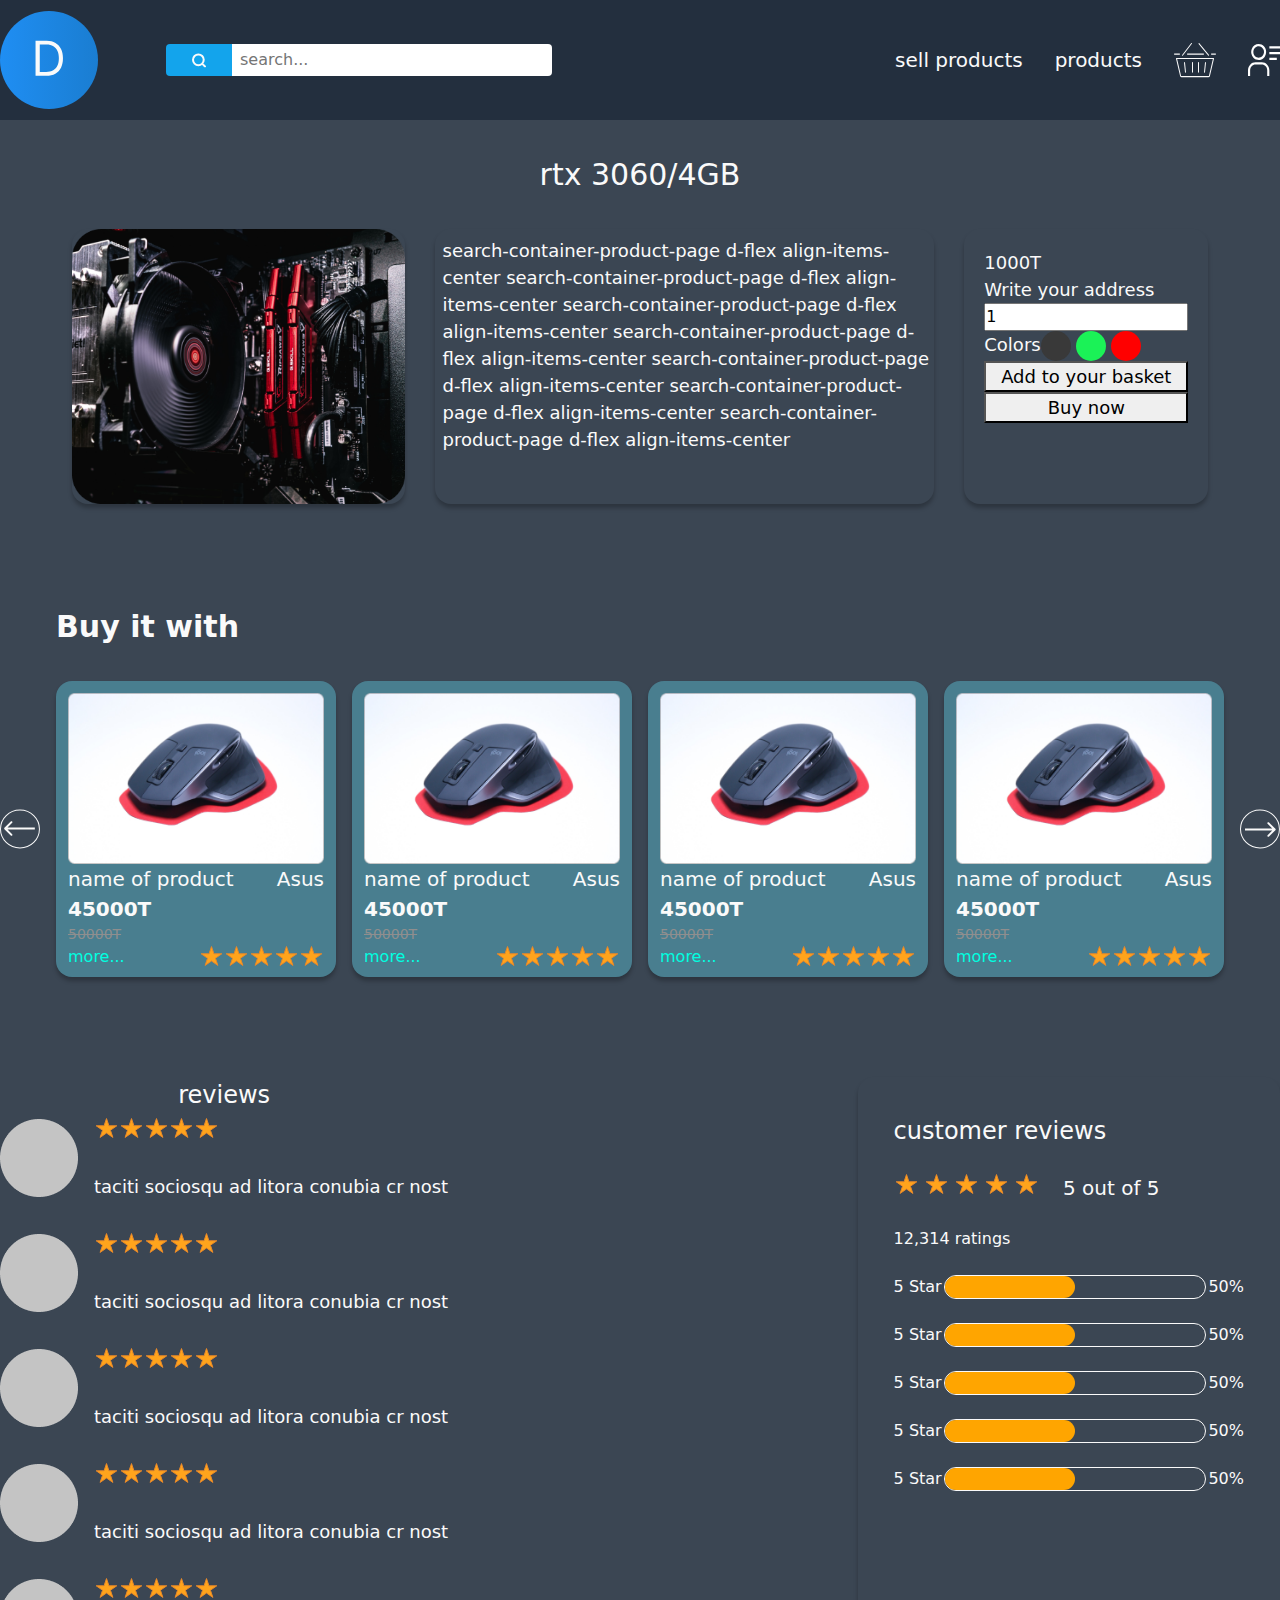
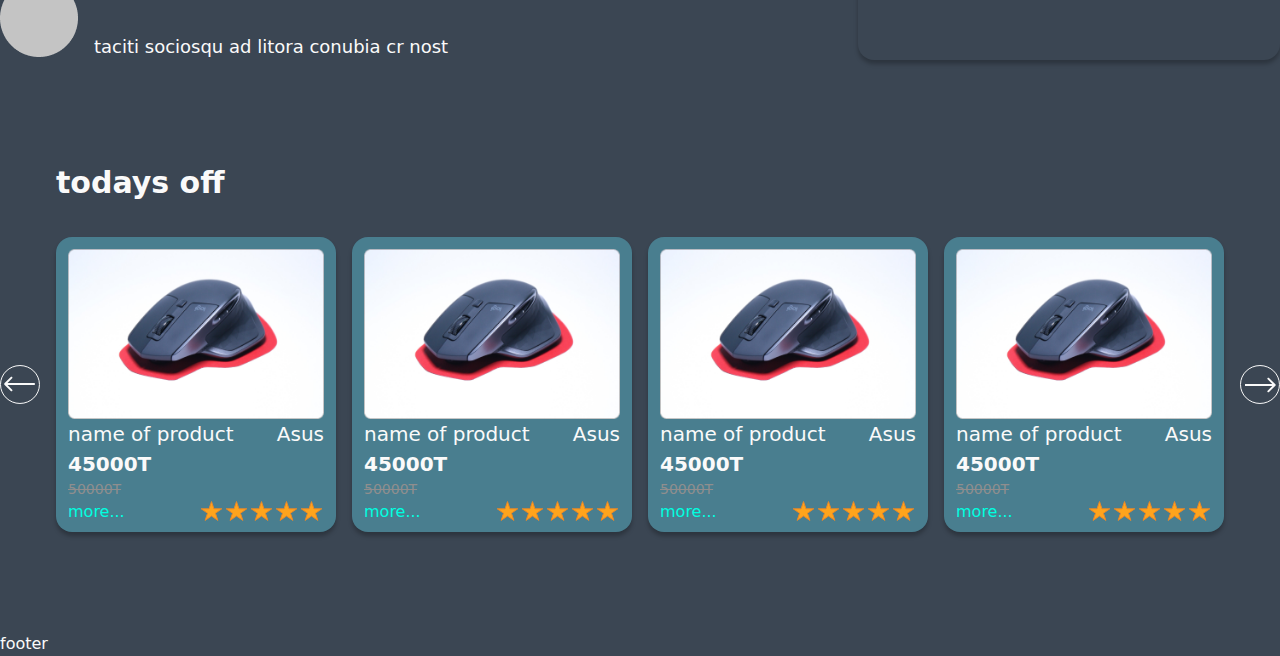
==== html/more-detail-for-one-product.html @ 3e35777b "myShopingProjectV01" ====
<!DOCTYPE html>
<html lang="en">
    <head>
        <meta charset="UTF-8">
        <meta name="veiwport" content="width=device-width , initial-scale=1 , maximum-scale=1">
        <meta name="author" content="ARDOTL">
        <meta name="keywords" content="products,cpu,shop">
        <meta name="description" content="buy,fast,easy,cheap">
        <title>more detail Page ARDOTL</title>
        <link rel="stylesheet" href="../css/bootstrap.css"/>
        <link rel="stylesheet" href="../css/sign-in.css"/>
        <link rel="preconnect" href="https://fonts.googleapis.com">
        <link rel="preconnect" href="https://fonts.gstatic.com" crossorigin>
        <link href="https://fonts.googleapis.com/css2?family=Noto+Sans:wght@400;500;600&display=swap" rel="stylesheet">
    </head>
    <body class="more-detaild-about-one-product">
        <header class=" main-header-container">
            <div class=" container d-flex justify-content-between">
                <div class="logo-search-container d-flex align-items-center gap-68">
                    <img class="website-logo-main-header padding-top-bot-11" src="../img/logo-blue.svg" alt="website logo">
                    <form class="search-container-product-page d-flex align-items-center">
                        <img class="search-icon-product-page" src="../img/search-icon.svg" alt="search icon">
                        <input class="search-input-product-page py-1 px-2" type="search" placeholder="search...">
                    </form>
                </div>
                <div class="profile-basket-products-container d-flex align-items-center gap-32">
                    <div class="sell-products-main-header f-size-20 fw-norma">sell products</div>
                    <div class="products-main-header f-size-20 fw-normal">products</div>
                    <a href="../html/user-basket-page.html" class="user-basket-container">
                        <img class="basket-icon-main-header" src="../img/basket.svg" alt="your basket">
                    </a>
                    <img class="profile-user-main-header" src="../img/profile-icon.svg" alt="your profile">
                </div>
            </div>
        </header>
        <main class="container">
            <div class="main-product-container d-flex flex-column align-items-center">
                <div class="name-of-product f-size-30 font-weight-500 my-3 py-3 ">
                    rtx 3060/4GB
                </div>
                <div class="product-img-container d-flex gap-30 justify-content-center">
                    <img class="width-26-percentage box-shadow-one" src="../img/one-product-icon.png" alt="product icon">
                    <div class="details-for-product width-39-percentage f-size-18 fw-normal box-shadow-one pt-2 ps-2">
                        search-container-product-page d-flex align-items-center
                        search-container-product-page d-flex align-items-center
                        search-container-product-page d-flex align-items-center
                        search-container-product-page d-flex align-items-center
                        search-container-product-page d-flex align-items-center
                        search-container-product-page d-flex align-items-center
                        search-container-product-page d-flex align-items-center
                    </div>
                    <div class="buy-product-container padd-20 box-shadow-one d-flex flex-column">
                        <div class="price-of-product f-size-18 fw-normal">
                            1000T
                        </div>
                        <div class="wirte-your-address f-size-18 fw-normal">
                            Write your address
                        </div>
                        <form>
                            <input type="number" value="1">
                        </form>
                        <div class="colors-cotainer d-flex">
                            <div class="colors-title f-size-18 fw-normal">
                                Colors
                            </div>
                            <div class="selected-colors-container">
                                <img class="black" src="../img/color-black.svg" alt="color black">
                                <img class="black" src="../img/color-green.svg" alt="color black">
                                <img class="black" src="../img/color-red.svg" alt="color black">
                            </div>
                        </div>
                        <button class="f-size-18 fw-normal">
                            Add to your basket
                        </button>
                        <button class="f-size-18 fw-normal ">
                            Buy now
                        </button>
                    </div>
                </div>
            </div>
            <div class="related-title margin-top-100 fw-bold f-size-30 margin-left-56 pb-3 mb-3">
                Buy it with
            </div>
            <div class="related-section-container d-flex gap-3">
                <img class="prev-arrow" src="../img/left arrow.svg" alt="previous arrow">
                <div class="product-card-container-products-page box-shadow-one">
                    <img class="product-icon w-100" src="../img/product-one.png" alt="product icon">
                    <div class="name-and-model-of-product-container d-flex justify-content-between">
                        <div class="name-of-product f-size-20 white-color-fafafa font-weight-500">
                            name of product
                        </div>
                        <div class="model-of-product f-size-20 white-color-fafafa font-weight-500">
                            Asus
                        </div>
                    </div>
                    <div class="prices-of-product-container d-flex flex-column">
                        <div class="new-price-of-product f-size-20 white-color-fafafa fw-bold">
                            45000T
                        </div>
                        <div class="old-price-of-product f-size-14 text-decoration-line-through gray-color-8F8E8E fw-normal">
                            50000T
                        </div>
                    </div>
                    <div class="more-btn-and-star-review-of-product-container d-flex justify-content-between ">
                        <a href="" class="more-btn-of-product f-size-16 cyan-color-00FFE0">
                            more...
                        </a>
                        <div class="star-review-of-product-container d-flex">
                            <img class="star-icon" src="../img/filled-star.svg" alt="star-review">
                            <img class="star-icon" src="../img/filled-star.svg" alt="star-review">
                            <img class="star-icon" src="../img/filled-star.svg" alt="star-review">
                            <img class="star-icon" src="../img/filled-star.svg" alt="star-review">
                            <img class="star-icon" src="../img/filled-star.svg" alt="star-review">
                        </div>
                    </div>
                </div>
                <div class="product-card-container-products-page box-shadow-one">
                    <img class="product-icon w-100" src="../img/product-one.png" alt="product icon">
                    <div class="name-and-model-of-product-container d-flex justify-content-between">
                        <div class="name-of-product f-size-20 white-color-fafafa font-weight-500">
                            name of product
                        </div>
                        <div class="model-of-product f-size-20 white-color-fafafa font-weight-500">
                            Asus
                        </div>
                    </div>
                    <div class="prices-of-product-container d-flex flex-column">
                        <div class="new-price-of-product f-size-20 white-color-fafafa fw-bold">
                            45000T
                        </div>
                        <div class="old-price-of-product f-size-14 text-decoration-line-through gray-color-8F8E8E fw-normal">
                            50000T
                        </div>
                    </div>
                    <div class="more-btn-and-star-review-of-product-container d-flex justify-content-between ">
                        <a href="" class="more-btn-of-product f-size-16 cyan-color-00FFE0">
                            more...
                        </a>
                        <div class="star-review-of-product-container d-flex">
                            <img class="star-icon" src="../img/filled-star.svg" alt="star-review">
                            <img class="star-icon" src="../img/filled-star.svg" alt="star-review">
                            <img class="star-icon" src="../img/filled-star.svg" alt="star-review">
                            <img class="star-icon" src="../img/filled-star.svg" alt="star-review">
                            <img class="star-icon" src="../img/filled-star.svg" alt="star-review">
                        </div>
                    </div>
                </div>
                <div class="product-card-container-products-page box-shadow-one">
                    <img class="product-icon w-100" src="../img/product-one.png" alt="product icon">
                    <div class="name-and-model-of-product-container d-flex justify-content-between">
                        <div class="name-of-product f-size-20 white-color-fafafa font-weight-500">
                            name of product
                        </div>
                        <div class="model-of-product f-size-20 white-color-fafafa font-weight-500">
                            Asus
                        </div>
                    </div>
                    <div class="prices-of-product-container d-flex flex-column">
                        <div class="new-price-of-product f-size-20 white-color-fafafa fw-bold">
                            45000T
                        </div>
                        <div class="old-price-of-product f-size-14 text-decoration-line-through gray-color-8F8E8E fw-normal">
                            50000T
                        </div>
                    </div>
                    <div class="more-btn-and-star-review-of-product-container d-flex justify-content-between ">
                        <a href="" class="more-btn-of-product f-size-16 cyan-color-00FFE0">
                            more...
                        </a>
                        <div class="star-review-of-product-container d-flex">
                            <img class="star-icon" src="../img/filled-star.svg" alt="star-review">
                            <img class="star-icon" src="../img/filled-star.svg" alt="star-review">
                            <img class="star-icon" src="../img/filled-star.svg" alt="star-review">
                            <img class="star-icon" src="../img/filled-star.svg" alt="star-review">
                            <img class="star-icon" src="../img/filled-star.svg" alt="star-review">
                        </div>
                    </div>
                </div>
                <div class="product-card-container-products-page box-shadow-one">
                    <img class="product-icon w-100" src="../img/product-one.png" alt="product icon">
                    <div class="name-and-model-of-product-container d-flex justify-content-between">
                        <div class="name-of-product f-size-20 white-color-fafafa font-weight-500">
                            name of product
                        </div>
                        <div class="model-of-product f-size-20 white-color-fafafa font-weight-500">
                            Asus
                        </div>
                    </div>
                    <div class="prices-of-product-container d-flex flex-column">
                        <div class="new-price-of-product f-size-20 white-color-fafafa fw-bold">
                            45000T
                        </div>
                        <div class="old-price-of-product f-size-14 text-decoration-line-through gray-color-8F8E8E fw-normal">
                            50000T
                        </div>
                    </div>
                    <div class="more-btn-and-star-review-of-product-container d-flex justify-content-between ">
                        <a href="" class="more-btn-of-product f-size-16 cyan-color-00FFE0">
                            more...
                        </a>
                        <div class="star-review-of-product-container d-flex">
                            <img class="star-icon" src="../img/filled-star.svg" alt="star-review">
                            <img class="star-icon" src="../img/filled-star.svg" alt="star-review">
                            <img class="star-icon" src="../img/filled-star.svg" alt="star-review">
                            <img class="star-icon" src="../img/filled-star.svg" alt="star-review">
                            <img class="star-icon" src="../img/filled-star.svg" alt="star-review">
                        </div>
                    </div>
                </div>
                <img class="prev-arrow" src="../img/right arrow.svg" alt="previous arrow">
            </div>
            <div class="review-and-rate-of-products-container d-flex flex-row-reverse margin-top-100 justify-content-between">
                <div class="total-rating-of-product-container d-flex flex-column gap-4 width-33-percentage padd-36 box-shadow-one">
                    <div class="total-rating-title font-weight-500 f-size-24">
                        customer reviews
                    </div>
                    <div class="total-rating-stars-icon-and-text-container d-flex gap-4">
                        <div class="total-rating-stars">
                            <img class="star-icon" src="../img/filled-star.svg" alt="star-review">
                            <img class="star-icon" src="../img/filled-star.svg" alt="star-review">
                            <img class="star-icon" src="../img/filled-star.svg" alt="star-review">
                            <img class="star-icon" src="../img/filled-star.svg" alt="star-review">
                            <img class="star-icon" src="../img/filled-star.svg" alt="star-review">
                        </div>
                        <div class="total-rating-stars-in-text fw-normal f-size-20">
                            5 out of 5
                        </div>
                    </div>
                    <div class="how-many-users-voted-text fw-normal f-size-16">
                        12,314 ratings
                    </div>
                    <div class="rating-progress-bar-container d-flex flex-column gap-4">
                        <div class="five-star-container d-flex align-items-center justify-content-between">
                            <div class="five-star-text fw-normal f-size-16">
                                5 Star 
                            </div>
                            <div class="progress-bar-container">
                                <div class="progress-bar">
                                </div>
                            </div>
                            <div class="rating-of-stars-in-number fw-normal f-size-16">
                                50%
                            </div>
    
                        </div>
                        <div class="five-star-container d-flex align-items-center justify-content-between">
                            <div class="five-star-text fw-normal f-size-16">
                                5 Star 
                            </div>
                            <div class="progress-bar-container">
                                <div class="progress-bar">
                                </div>
                            </div>
                            <div class="rating-of-stars-in-number fw-normal f-size-16">
                                50%
                            </div>
    
                        </div>
                        <div class="five-star-container d-flex align-items-center justify-content-between">
                            <div class="five-star-text fw-normal f-size-16">
                                5 Star 
                            </div>
                            <div class="progress-bar-container">
                                <div class="progress-bar">
                                </div>
                            </div>
                            <div class="rating-of-stars-in-number fw-normal f-size-16">
                                50%
                            </div>
    
                        </div>
                        <div class="five-star-container d-flex align-items-center justify-content-between">
                            <div class="five-star-text fw-normal f-size-16">
                                5 Star 
                            </div>
                            <div class="progress-bar-container">
                                <div class="progress-bar">
                                </div>
                            </div>
                            <div class="rating-of-stars-in-number fw-normal f-size-16">
                                50%
                            </div>
    
                        </div>
                        <div class="five-star-container d-flex align-items-center justify-content-between">
                            <div class="five-star-text fw-normal f-size-16">
                                5 Star 
                            </div>
                            <div class="progress-bar-container">
                                <div class="progress-bar">
                                </div>
                            </div>
                            <div class="rating-of-stars-in-number fw-normal f-size-16">
                                50%
                            </div>
    
                        </div>
                    </div>
                </div>
                <div class="review-of-users-container d-flex flex-column">
                    <div class="review-title align-self-center mb-1 font-weight-500 f-size-24">
                        reviews
                    </div>
                    <div class="comments-of-users-container d-flex flex-column gap-32">
    
                        <div class="user-icon-review-rating-container d-flex align-items-center gap-3">
                            <div class="user-profile">
                                <img class="user-profile" src="../img/empty-profile-user-circle.png" alt="user profile">
                            </div>
                            <div class="rate-review-comment-container d-flex flex-column ">
                                <div class="rate-of-stars-container d-flex mb-3">
                                    <img class="star-icon" src="../img/filled-star.svg" alt="star-review">
                                    <img class="star-icon" src="../img/filled-star.svg" alt="star-review">
                                    <img class="star-icon" src="../img/filled-star.svg" alt="star-review">
                                    <img class="star-icon" src="../img/filled-star.svg" alt="star-review">
                                    <img class="star-icon" src="../img/filled-star.svg" alt="star-review">
                                </div>
                                <div class="comment-of-user mt-3 f-size-18 fw-normal">
                                    taciti sociosqu ad litora conubia cr nost
                                </div>
                            </div>
                        </div>
                        <div class="user-icon-review-rating-container d-flex align-items-center gap-3">
                            <div class="user-profile">
                                <img class="user-profile" src="../img/empty-profile-user-circle.png" alt="user profile">
                            </div>
                            <div class="rate-review-comment-container d-flex flex-column ">
                                <div class="rate-of-stars-container d-flex mb-3">
                                    <img class="star-icon" src="../img/filled-star.svg" alt="star-review">
                                    <img class="star-icon" src="../img/filled-star.svg" alt="star-review">
                                    <img class="star-icon" src="../img/filled-star.svg" alt="star-review">
                                    <img class="star-icon" src="../img/filled-star.svg" alt="star-review">
                                    <img class="star-icon" src="../img/filled-star.svg" alt="star-review">
                                </div>
                                <div class="comment-of-user mt-3 f-size-18 fw-normal">
                                    taciti sociosqu ad litora conubia cr nost
                                </div>
                            </div>
                        </div>
                        <div class="user-icon-review-rating-container d-flex align-items-center gap-3">
                            <div class="user-profile">
                                <img class="user-profile" src="../img/empty-profile-user-circle.png" alt="user profile">
                            </div>
                            <div class="rate-review-comment-container d-flex flex-column ">
                                <div class="rate-of-stars-container d-flex mb-3">
                                    <img class="star-icon" src="../img/filled-star.svg" alt="star-review">
                                    <img class="star-icon" src="../img/filled-star.svg" alt="star-review">
                                    <img class="star-icon" src="../img/filled-star.svg" alt="star-review">
                                    <img class="star-icon" src="../img/filled-star.svg" alt="star-review">
                                    <img class="star-icon" src="../img/filled-star.svg" alt="star-review">
                                </div>
                                <div class="comment-of-user mt-3 f-size-18 fw-normal">
                                    taciti sociosqu ad litora conubia cr nost
                                </div>
                            </div>
                        </div>
                        <div class="user-icon-review-rating-container d-flex align-items-center gap-3">
                            <div class="user-profile">
                                <img class="user-profile" src="../img/empty-profile-user-circle.png" alt="user profile">
                            </div>
                            <div class="rate-review-comment-container d-flex flex-column ">
                                <div class="rate-of-stars-container d-flex mb-3">
                                    <img class="star-icon" src="../img/filled-star.svg" alt="star-review">
                                    <img class="star-icon" src="../img/filled-star.svg" alt="star-review">
                                    <img class="star-icon" src="../img/filled-star.svg" alt="star-review">
                                    <img class="star-icon" src="../img/filled-star.svg" alt="star-review">
                                    <img class="star-icon" src="../img/filled-star.svg" alt="star-review">
                                </div>
                                <div class="comment-of-user mt-3 f-size-18 fw-normal">
                                    taciti sociosqu ad litora conubia cr nost
                                </div>
                            </div>
                        </div>
                        <div class="user-icon-review-rating-container d-flex align-items-center gap-3">
                            <div class="user-profile">
                                <img class="user-profile" src="../img/empty-profile-user-circle.png" alt="user profile">
                            </div>
                            <div class="rate-review-comment-container d-flex flex-column ">
                                <div class="rate-of-stars-container d-flex mb-3">
                                    <img class="star-icon" src="../img/filled-star.svg" alt="star-review">
                                    <img class="star-icon" src="../img/filled-star.svg" alt="star-review">
                                    <img class="star-icon" src="../img/filled-star.svg" alt="star-review">
                                    <img class="star-icon" src="../img/filled-star.svg" alt="star-review">
                                    <img class="star-icon" src="../img/filled-star.svg" alt="star-review">
                                </div>
                                <div class="comment-of-user mt-3 f-size-18 fw-normal">
                                    taciti sociosqu ad litora conubia cr nost
                                </div>
                            </div>
                        </div>
                    </div>
                </div>
            </div>
            <div class="related-title margin-top-100 fw-bold f-size-30 margin-left-56 pb-3 mb-3">
                todays off
            </div>
            <div class="related-section-container d-flex gap-3">
                <img class="prev-arrow" src="../img/left arrow.svg" alt="previous arrow">
                <div class="product-card-container-products-page box-shadow-one">
                    <img class="product-icon w-100" src="../img/product-one.png" alt="product icon">
                    <div class="name-and-model-of-product-container d-flex justify-content-between">
                        <div class="name-of-product f-size-20 white-color-fafafa font-weight-500">
                            name of product
                        </div>
                        <div class="model-of-product f-size-20 white-color-fafafa font-weight-500">
                            Asus
                        </div>
                    </div>
                    <div class="prices-of-product-container d-flex flex-column">
                        <div class="new-price-of-product f-size-20 white-color-fafafa fw-bold">
                            45000T
                        </div>
                        <div class="old-price-of-product f-size-14 text-decoration-line-through gray-color-8F8E8E fw-normal">
                            50000T
                        </div>
                    </div>
                    <div class="more-btn-and-star-review-of-product-container d-flex justify-content-between ">
                        <a href="" class="more-btn-of-product f-size-16 cyan-color-00FFE0">
                            more...
                        </a>
                        <div class="star-review-of-product-container d-flex">
                            <img class="star-icon" src="../img/filled-star.svg" alt="star-review">
                            <img class="star-icon" src="../img/filled-star.svg" alt="star-review">
                            <img class="star-icon" src="../img/filled-star.svg" alt="star-review">
                            <img class="star-icon" src="../img/filled-star.svg" alt="star-review">
                            <img class="star-icon" src="../img/filled-star.svg" alt="star-review">
                        </div>
                    </div>
                </div>
                <div class="product-card-container-products-page box-shadow-one">
                    <img class="product-icon w-100" src="../img/product-one.png" alt="product icon">
                    <div class="name-and-model-of-product-container d-flex justify-content-between">
                        <div class="name-of-product f-size-20 white-color-fafafa font-weight-500">
                            name of product
                        </div>
                        <div class="model-of-product f-size-20 white-color-fafafa font-weight-500">
                            Asus
                        </div>
                    </div>
                    <div class="prices-of-product-container d-flex flex-column">
                        <div class="new-price-of-product f-size-20 white-color-fafafa fw-bold">
                            45000T
                        </div>
                        <div class="old-price-of-product f-size-14 text-decoration-line-through gray-color-8F8E8E fw-normal">
                            50000T
                        </div>
                    </div>
                    <div class="more-btn-and-star-review-of-product-container d-flex justify-content-between ">
                        <a href="" class="more-btn-of-product f-size-16 cyan-color-00FFE0">
                            more...
                        </a>
                        <div class="star-review-of-product-container d-flex">
                            <img class="star-icon" src="../img/filled-star.svg" alt="star-review">
                            <img class="star-icon" src="../img/filled-star.svg" alt="star-review">
                            <img class="star-icon" src="../img/filled-star.svg" alt="star-review">
                            <img class="star-icon" src="../img/filled-star.svg" alt="star-review">
                            <img class="star-icon" src="../img/filled-star.svg" alt="star-review">
                        </div>
                    </div>
                </div>
                <div class="product-card-container-products-page box-shadow-one">
                    <img class="product-icon w-100" src="../img/product-one.png" alt="product icon">
                    <div class="name-and-model-of-product-container d-flex justify-content-between">
                        <div class="name-of-product f-size-20 white-color-fafafa font-weight-500">
                            name of product
                        </div>
                        <div class="model-of-product f-size-20 white-color-fafafa font-weight-500">
                            Asus
                        </div>
                    </div>
                    <div class="prices-of-product-container d-flex flex-column">
                        <div class="new-price-of-product f-size-20 white-color-fafafa fw-bold">
                            45000T
                        </div>
                        <div class="old-price-of-product f-size-14 text-decoration-line-through gray-color-8F8E8E fw-normal">
                            50000T
                        </div>
                    </div>
                    <div class="more-btn-and-star-review-of-product-container d-flex justify-content-between ">
                        <a href="" class="more-btn-of-product f-size-16 cyan-color-00FFE0">
                            more...
                        </a>
                        <div class="star-review-of-product-container d-flex">
                            <img class="star-icon" src="../img/filled-star.svg" alt="star-review">
                            <img class="star-icon" src="../img/filled-star.svg" alt="star-review">
                            <img class="star-icon" src="../img/filled-star.svg" alt="star-review">
                            <img class="star-icon" src="../img/filled-star.svg" alt="star-review">
                            <img class="star-icon" src="../img/filled-star.svg" alt="star-review">
                        </div>
                    </div>
                </div>
                <div class="product-card-container-products-page box-shadow-one">
                    <img class="product-icon w-100" src="../img/product-one.png" alt="product icon">
                    <div class="name-and-model-of-product-container d-flex justify-content-between">
                        <div class="name-of-product f-size-20 white-color-fafafa font-weight-500">
                            name of product
                        </div>
                        <div class="model-of-product f-size-20 white-color-fafafa font-weight-500">
                            Asus
                        </div>
                    </div>
                    <div class="prices-of-product-container d-flex flex-column">
                        <div class="new-price-of-product f-size-20 white-color-fafafa fw-bold">
                            45000T
                        </div>
                        <div class="old-price-of-product f-size-14 text-decoration-line-through gray-color-8F8E8E fw-normal">
                            50000T
                        </div>
                    </div>
                    <div class="more-btn-and-star-review-of-product-container d-flex justify-content-between ">
                        <a href="" class="more-btn-of-product f-size-16 cyan-color-00FFE0">
                            more...
                        </a>
                        <div class="star-review-of-product-container d-flex">
                            <img class="star-icon" src="../img/filled-star.svg" alt="star-review">
                            <img class="star-icon" src="../img/filled-star.svg" alt="star-review">
                            <img class="star-icon" src="../img/filled-star.svg" alt="star-review">
                            <img class="star-icon" src="../img/filled-star.svg" alt="star-review">
                            <img class="star-icon" src="../img/filled-star.svg" alt="star-review">
                        </div>
                    </div>
                </div>
                <img class="prev-arrow" src="../img/right arrow.svg" alt="previous arrow">
            </div>
        </main>
        <footer class="main-footer margin-top-100">
            footer
        </footer>
    </body>

</html>
---- css/sign-in.css ----
/************************************
CSS Reset
*************************************/

*{
    padding: 0;
    margin: 0;
    box-sizing: border-box;
}
a{
    text-decoration: none;
    color: #fafafa;
}

ul,li{
    display: inline-block;
    padding: 0;
    margin: 0;
}
body{
    background: rgba(35, 47, 62, 0.89);
    color: #fafafa;
}
.container{
    max-width: 1360px;
    margin: 0 auto;
    padding: 0;
}
/************************************
Utils
*************************************/
.gray-color-8F8E8E{
    color: #8F8E8E;
}
.cyan-color-00FFE0{
    color: #00FFE0;
}
.width-26-percentage{
    width: 26%;
}
.width-39-percentage{
    width: 39.045%;
}
.width-24-percentage{
    width: 24.118%;
}
.padd-20{
    padding: 1.25rem;
}
.white-color-fafafa{
    color: #fafafa;
}
.width-79{
    width: 79%;
}
.border-radius-8{
    border-radius: .5rem;
}
.outline-border-none{
    outline: none;
}
.border-1-FAFAFA{
    border: 0.0625rem #fafafa solid;
}
.background-none{
    background: none;
}
.gap-30{
    gap: 1.875rem;
}
.gap-68{
    gap: 4.25rem;
}
.gap-32{
    gap: 2rem;
}
.gap-19{
    gap: 1.1875rem;
}
.margin-top-38{
    margin-top: 2.375rem;
}
.margin-left-56{
    margin-left: 3.5rem;
}
.margin-left-76{
    margin-left: 4.5rem;
}
.margin-bot-60{
    margin-bottom: 3.75rem;
}
.margin-top-19{
    margin-top: 1.1875rem;
}
.padding-top-bot-11{
    padding-top: 0.6875rem;
    padding-bottom: 0.6875rem;
}
.text-decoration-line-through{
    text-decoration: line-through;
}
.font-weight-500{
    font-weight: 500;
}
.box-shadow-one{
    box-shadow: 0rem .25rem .25rem rgba(0, 0, 0, 0.25);
    border-radius: 1rem;
}
.margin-top-100{
    margin-top: 6.25rem;
}
.width-30{
    width:30%;
}
.width-71-percentage{
    width: 71%;
}
.padd-36{
    padding: 2.25rem;
}
.padd-40{
    padding: 2.5rem;
}
.width-33-percentage{
    width: 33%;
}
/**********
typeographi
**********/
.f-size-40{
    font-size:2.5rem ;
}
.f-size-32{
    font-size: 2rem;
}
.f-size-30{
    font-size: 1.875rem;
}
.f-size-16{
    font-size: 1rem;
}
.f-size-18{
    font-size: 1.125rem;
}
.f-size-14{
    font-size: 0.875rem;
}
.f-size-28{
    font-size: 1.75rem;
}
.f-size-20{
    font-size: 1.25rem;
}
.f-size-24{
    font-size: 1.5rem;
}

/************************************
sign in inputs
*************************************/
.first-name-input{
    padding: 0.78125rem 1.125rem;
    width: 16.75rem;
}
.last-name-input{
    padding: 0.78125rem 1.125rem;
    width: 16.75rem;

}
.email-name-input{
    padding: 1.125rem 1.875rem;

}
.password-name-input{
    padding: 1.125rem 1.875rem;

}
/********************************
components
********************************/
.create-your-account-btn{
    padding-left: 10.40625rem;
    padding-right: 10.40625rem;
    background-color: #30F31F;
    color: #fafafa;
    border: 0.0625rem solid #30F31F;
    border-radius: 2.21875rem;
}
.search-input-product-page{
    border: none;
    outline: none;
    border-top-right-radius: 0.25rem;
    border-bottom-right-radius: 0.25rem;
    width: 20rem;
}
.product-card-container-products-page{
    padding: 0.75rem 0.75rem 0.5rem 0.75rem;
    border-radius: 1rem;
    background-color: #497E8F;

}
/***************************
...
**************************/
.google-play-method{
    padding: 0.9375rem 10.8125rem 0.9375rem 1.5rem;
    background: #FAFAFA;
    border: 0.0625rem solid #232323;
    border-radius: 2.21875rem;
    color: #474545;
    gap: 5.125rem;
}
.search-icon-product-page{
    padding: 0.53125rem 1.625rem;
    border-top-left-radius: 0.25rem;
    border-bottom-left-radius: 0.25rem;
    background-color: #13A4EC;
}
/*.or-text::before{
    display: flex;
    content: '';
    border: 0.0625rem solid #232323;
    rotate: 90deg;
}
.or-text::after{
    display: flex;
    content: '';
    border: 0.0625rem solid #232323;
    rotate: 90deg;
}*/
/**************************
main header
****************************/

.main-header-container{
    background-color: #232F3E;
    width: 100%;
}

/**************
product page
***************/
.body-products{
    background-color: rgba(35, 47, 62, 89%);
}

/******
hero-section-home-page
**********/
.main-hero-sction-home-page{
    background-image: url(../img/hero-section-img.png);
}
.main-hero-section-text-home-page{
    padding: 9.532rem 0;
}
/***********
progress bar for review
********************/
.progress-bar-container{
    border-radius: 1rem;
    border: 0.0625rem solid #fafafa;
    width: 75%;
}
.progress-bar{
    border-radius: 1rem;
    background-color: orange;
    padding: 0.5rem 1rem 0.875rem 1rem;
    width: 50%;
}
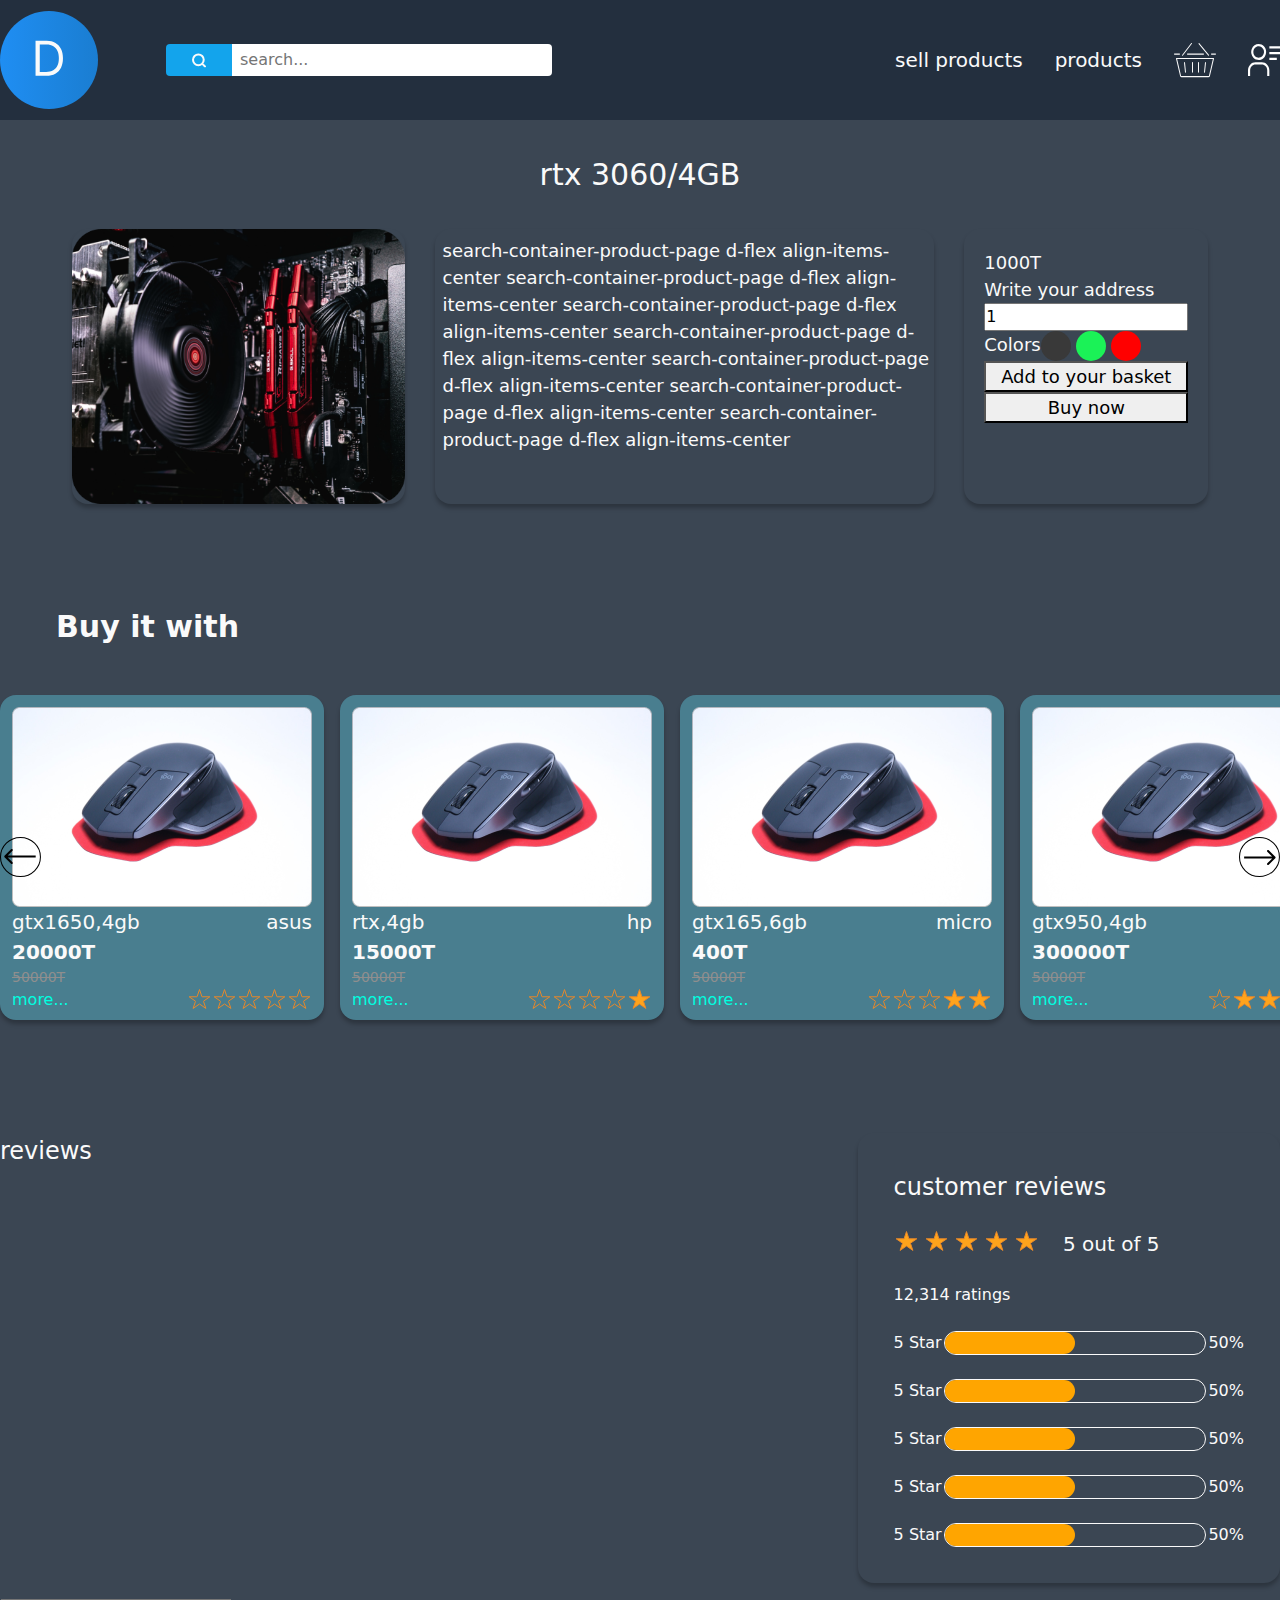
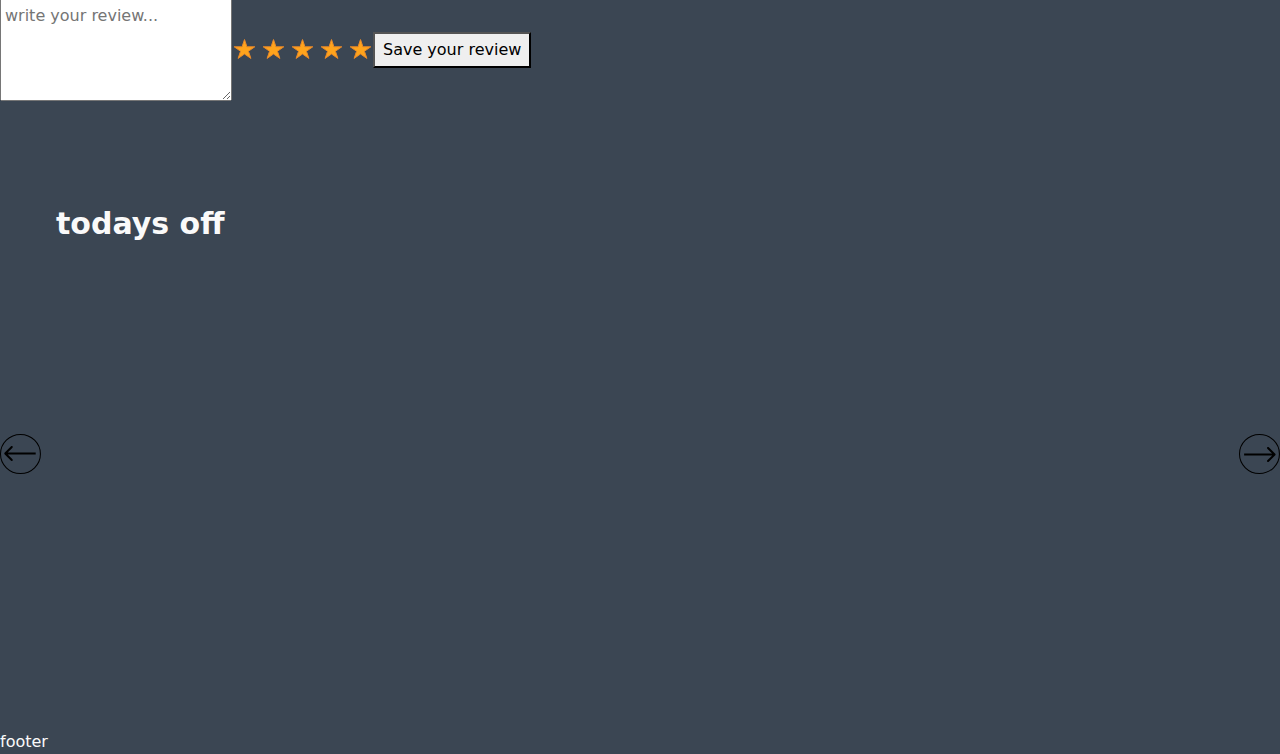
==== commit 79d23fa7: "shopProjectV07" ====
--- a/html/more-detail-for-one-product.html
+++ b/html/more-detail-for-one-product.html
@@ -34,7 +34,7 @@
             </div>
         </header>
         <main class="container">
-            <div class="main-product-container d-flex flex-column align-items-center">
+            <div id="main-product-container" class="main-product-container d-flex flex-column align-items-center">
                 <div class="name-of-product f-size-30 font-weight-500 my-3 py-3 ">
                     rtx 3060/4GB
                 </div>
@@ -69,7 +69,7 @@
                                 <img class="black" src="../img/color-red.svg" alt="color black">
                             </div>
                         </div>
-                        <button class="f-size-18 fw-normal">
+                        <button id="add-to-your-basket" class="f-size-18 fw-normal">
                             Add to your basket
                         </button>
                         <button class="f-size-18 fw-normal ">
@@ -81,133 +81,15 @@
             <div class="related-title margin-top-100 fw-bold f-size-30 margin-left-56 pb-3 mb-3">
                 Buy it with
             </div>
-            <div class="related-section-container d-flex gap-3">
-                <img class="prev-arrow" src="../img/left arrow.svg" alt="previous arrow">
-                <div class="product-card-container-products-page box-shadow-one">
-                    <img class="product-icon w-100" src="../img/product-one.png" alt="product icon">
-                    <div class="name-and-model-of-product-container d-flex justify-content-between">
-                        <div class="name-of-product f-size-20 white-color-fafafa font-weight-500">
-                            name of product
-                        </div>
-                        <div class="model-of-product f-size-20 white-color-fafafa font-weight-500">
-                            Asus
-                        </div>
-                    </div>
-                    <div class="prices-of-product-container d-flex flex-column">
-                        <div class="new-price-of-product f-size-20 white-color-fafafa fw-bold">
-                            45000T
-                        </div>
-                        <div class="old-price-of-product f-size-14 text-decoration-line-through gray-color-8F8E8E fw-normal">
-                            50000T
-                        </div>
-                    </div>
-                    <div class="more-btn-and-star-review-of-product-container d-flex justify-content-between ">
-                        <a href="" class="more-btn-of-product f-size-16 cyan-color-00FFE0">
-                            more...
-                        </a>
-                        <div class="star-review-of-product-container d-flex">
-                            <img class="star-icon" src="../img/filled-star.svg" alt="star-review">
-                            <img class="star-icon" src="../img/filled-star.svg" alt="star-review">
-                            <img class="star-icon" src="../img/filled-star.svg" alt="star-review">
-                            <img class="star-icon" src="../img/filled-star.svg" alt="star-review">
-                            <img class="star-icon" src="../img/filled-star.svg" alt="star-review">
-                        </div>
-                    </div>
-                </div>
-                <div class="product-card-container-products-page box-shadow-one">
-                    <img class="product-icon w-100" src="../img/product-one.png" alt="product icon">
-                    <div class="name-and-model-of-product-container d-flex justify-content-between">
-                        <div class="name-of-product f-size-20 white-color-fafafa font-weight-500">
-                            name of product
-                        </div>
-                        <div class="model-of-product f-size-20 white-color-fafafa font-weight-500">
-                            Asus
-                        </div>
-                    </div>
-                    <div class="prices-of-product-container d-flex flex-column">
-                        <div class="new-price-of-product f-size-20 white-color-fafafa fw-bold">
-                            45000T
-                        </div>
-                        <div class="old-price-of-product f-size-14 text-decoration-line-through gray-color-8F8E8E fw-normal">
-                            50000T
-                        </div>
-                    </div>
-                    <div class="more-btn-and-star-review-of-product-container d-flex justify-content-between ">
-                        <a href="" class="more-btn-of-product f-size-16 cyan-color-00FFE0">
-                            more...
-                        </a>
-                        <div class="star-review-of-product-container d-flex">
-                            <img class="star-icon" src="../img/filled-star.svg" alt="star-review">
-                            <img class="star-icon" src="../img/filled-star.svg" alt="star-review">
-                            <img class="star-icon" src="../img/filled-star.svg" alt="star-review">
-                            <img class="star-icon" src="../img/filled-star.svg" alt="star-review">
-                            <img class="star-icon" src="../img/filled-star.svg" alt="star-review">
-                        </div>
-                    </div>
-                </div>
-                <div class="product-card-container-products-page box-shadow-one">
-                    <img class="product-icon w-100" src="../img/product-one.png" alt="product icon">
-                    <div class="name-and-model-of-product-container d-flex justify-content-between">
-                        <div class="name-of-product f-size-20 white-color-fafafa font-weight-500">
-                            name of product
-                        </div>
-                        <div class="model-of-product f-size-20 white-color-fafafa font-weight-500">
-                            Asus
-                        </div>
-                    </div>
-                    <div class="prices-of-product-container d-flex flex-column">
-                        <div class="new-price-of-product f-size-20 white-color-fafafa fw-bold">
-                            45000T
-                        </div>
-                        <div class="old-price-of-product f-size-14 text-decoration-line-through gray-color-8F8E8E fw-normal">
-                            50000T
-                        </div>
-                    </div>
-                    <div class="more-btn-and-star-review-of-product-container d-flex justify-content-between ">
-                        <a href="" class="more-btn-of-product f-size-16 cyan-color-00FFE0">
-                            more...
-                        </a>
-                        <div class="star-review-of-product-container d-flex">
-                            <img class="star-icon" src="../img/filled-star.svg" alt="star-review">
-                            <img class="star-icon" src="../img/filled-star.svg" alt="star-review">
-                            <img class="star-icon" src="../img/filled-star.svg" alt="star-review">
-                            <img class="star-icon" src="../img/filled-star.svg" alt="star-review">
-                            <img class="star-icon" src="../img/filled-star.svg" alt="star-review">
-                        </div>
-                    </div>
-                </div>
-                <div class="product-card-container-products-page box-shadow-one">
-                    <img class="product-icon w-100" src="../img/product-one.png" alt="product icon">
-                    <div class="name-and-model-of-product-container d-flex justify-content-between">
-                        <div class="name-of-product f-size-20 white-color-fafafa font-weight-500">
-                            name of product
-                        </div>
-                        <div class="model-of-product f-size-20 white-color-fafafa font-weight-500">
-                            Asus
-                        </div>
-                    </div>
-                    <div class="prices-of-product-container d-flex flex-column">
-                        <div class="new-price-of-product f-size-20 white-color-fafafa fw-bold">
-                            45000T
-                        </div>
-                        <div class="old-price-of-product f-size-14 text-decoration-line-through gray-color-8F8E8E fw-normal">
-                            50000T
-                        </div>
-                    </div>
-                    <div class="more-btn-and-star-review-of-product-container d-flex justify-content-between ">
-                        <a href="" class="more-btn-of-product f-size-16 cyan-color-00FFE0">
-                            more...
-                        </a>
-                        <div class="star-review-of-product-container d-flex">
-                            <img class="star-icon" src="../img/filled-star.svg" alt="star-review">
-                            <img class="star-icon" src="../img/filled-star.svg" alt="star-review">
-                            <img class="star-icon" src="../img/filled-star.svg" alt="star-review">
-                            <img class="star-icon" src="../img/filled-star.svg" alt="star-review">
-                            <img class="star-icon" src="../img/filled-star.svg" alt="star-review">
-                        </div>
-                    </div>
-                </div>
-                <img class="prev-arrow" src="../img/right arrow.svg" alt="previous arrow">
+            <div id="related-section-container" class="related-section-container d-flex gap-3 position-relative align-items-center">
+
+                <div id="related-products-container" class="related-products-container d-flex gap-3 position-absolute">
+                </div>
+                <div class="arrows-container position-relative w-100 justify-content-between d-flex">
+                    <img id="prev-arrow" class="prev-arrow " src="../img/left arrow.svg" alt="previous arrow">
+                    <img id="next-arrow" class="next-arrow " src="../img/right arrow.svg" alt="previous arrow">
+
+                </div>
             </div>
             <div class="review-and-rate-of-products-container d-flex flex-row-reverse margin-top-100 justify-content-between">
                 <div class="total-rating-of-product-container d-flex flex-column gap-4 width-33-percentage padd-36 box-shadow-one">
@@ -301,231 +183,40 @@
                     <div class="review-title align-self-center mb-1 font-weight-500 f-size-24">
                         reviews
                     </div>
-                    <div class="comments-of-users-container d-flex flex-column gap-32">
-    
-                        <div class="user-icon-review-rating-container d-flex align-items-center gap-3">
-                            <div class="user-profile">
-                                <img class="user-profile" src="../img/empty-profile-user-circle.png" alt="user profile">
-                            </div>
-                            <div class="rate-review-comment-container d-flex flex-column ">
-                                <div class="rate-of-stars-container d-flex mb-3">
-                                    <img class="star-icon" src="../img/filled-star.svg" alt="star-review">
-                                    <img class="star-icon" src="../img/filled-star.svg" alt="star-review">
-                                    <img class="star-icon" src="../img/filled-star.svg" alt="star-review">
-                                    <img class="star-icon" src="../img/filled-star.svg" alt="star-review">
-                                    <img class="star-icon" src="../img/filled-star.svg" alt="star-review">
-                                </div>
-                                <div class="comment-of-user mt-3 f-size-18 fw-normal">
-                                    taciti sociosqu ad litora conubia cr nost
-                                </div>
-                            </div>
-                        </div>
-                        <div class="user-icon-review-rating-container d-flex align-items-center gap-3">
-                            <div class="user-profile">
-                                <img class="user-profile" src="../img/empty-profile-user-circle.png" alt="user profile">
-                            </div>
-                            <div class="rate-review-comment-container d-flex flex-column ">
-                                <div class="rate-of-stars-container d-flex mb-3">
-                                    <img class="star-icon" src="../img/filled-star.svg" alt="star-review">
-                                    <img class="star-icon" src="../img/filled-star.svg" alt="star-review">
-                                    <img class="star-icon" src="../img/filled-star.svg" alt="star-review">
-                                    <img class="star-icon" src="../img/filled-star.svg" alt="star-review">
-                                    <img class="star-icon" src="../img/filled-star.svg" alt="star-review">
-                                </div>
-                                <div class="comment-of-user mt-3 f-size-18 fw-normal">
-                                    taciti sociosqu ad litora conubia cr nost
-                                </div>
-                            </div>
-                        </div>
-                        <div class="user-icon-review-rating-container d-flex align-items-center gap-3">
-                            <div class="user-profile">
-                                <img class="user-profile" src="../img/empty-profile-user-circle.png" alt="user profile">
-                            </div>
-                            <div class="rate-review-comment-container d-flex flex-column ">
-                                <div class="rate-of-stars-container d-flex mb-3">
-                                    <img class="star-icon" src="../img/filled-star.svg" alt="star-review">
-                                    <img class="star-icon" src="../img/filled-star.svg" alt="star-review">
-                                    <img class="star-icon" src="../img/filled-star.svg" alt="star-review">
-                                    <img class="star-icon" src="../img/filled-star.svg" alt="star-review">
-                                    <img class="star-icon" src="../img/filled-star.svg" alt="star-review">
-                                </div>
-                                <div class="comment-of-user mt-3 f-size-18 fw-normal">
-                                    taciti sociosqu ad litora conubia cr nost
-                                </div>
-                            </div>
-                        </div>
-                        <div class="user-icon-review-rating-container d-flex align-items-center gap-3">
-                            <div class="user-profile">
-                                <img class="user-profile" src="../img/empty-profile-user-circle.png" alt="user profile">
-                            </div>
-                            <div class="rate-review-comment-container d-flex flex-column ">
-                                <div class="rate-of-stars-container d-flex mb-3">
-                                    <img class="star-icon" src="../img/filled-star.svg" alt="star-review">
-                                    <img class="star-icon" src="../img/filled-star.svg" alt="star-review">
-                                    <img class="star-icon" src="../img/filled-star.svg" alt="star-review">
-                                    <img class="star-icon" src="../img/filled-star.svg" alt="star-review">
-                                    <img class="star-icon" src="../img/filled-star.svg" alt="star-review">
-                                </div>
-                                <div class="comment-of-user mt-3 f-size-18 fw-normal">
-                                    taciti sociosqu ad litora conubia cr nost
-                                </div>
-                            </div>
-                        </div>
-                        <div class="user-icon-review-rating-container d-flex align-items-center gap-3">
-                            <div class="user-profile">
-                                <img class="user-profile" src="../img/empty-profile-user-circle.png" alt="user profile">
-                            </div>
-                            <div class="rate-review-comment-container d-flex flex-column ">
-                                <div class="rate-of-stars-container d-flex mb-3">
-                                    <img class="star-icon" src="../img/filled-star.svg" alt="star-review">
-                                    <img class="star-icon" src="../img/filled-star.svg" alt="star-review">
-                                    <img class="star-icon" src="../img/filled-star.svg" alt="star-review">
-                                    <img class="star-icon" src="../img/filled-star.svg" alt="star-review">
-                                    <img class="star-icon" src="../img/filled-star.svg" alt="star-review">
-                                </div>
-                                <div class="comment-of-user mt-3 f-size-18 fw-normal">
-                                    taciti sociosqu ad litora conubia cr nost
-                                </div>
-                            </div>
-                        </div>
-                    </div>
-                </div>
+                    <div id="comments-of-users-container" class="comments-of-users-container d-flex flex-column gap-32">
+
+                    </div>
+                </div>
+            </div>
+            <div class="make-your-review-container d-flex align-items-center mt-3">
+                <textarea id="type-your-review-input" class="p-5 pt-1 ps-1 type-your-review-input" row="10" placeholder="write your review..." ></textarea>
+                <div id="review-by-stars-container" class="review-by-stars-container d-flex gap-1">
+                    <img id="first-star" class="star-icon" src="../img/filled-star.svg" alt="star-review">
+                    <img id="second-star" class="star-icon" src="../img/filled-star.svg" alt="star-review">
+                    <img id="third-star" class="star-icon" src="../img/filled-star.svg" alt="star-review">
+                    <img id="fourth-star" class="star-icon" src="../img/filled-star.svg" alt="star-review">
+                    <img id="fith-star" class="star-icon" src="../img/filled-star.svg" alt="star-review">
+                </div>
+                <button id="submit-user-review-btn" class="submit-user-review-btn p-2 py-1">Save your review</button>
             </div>
             <div class="related-title margin-top-100 fw-bold f-size-30 margin-left-56 pb-3 mb-3">
                 todays off
             </div>
-            <div class="related-section-container d-flex gap-3">
-                <img class="prev-arrow" src="../img/left arrow.svg" alt="previous arrow">
-                <div class="product-card-container-products-page box-shadow-one">
-                    <img class="product-icon w-100" src="../img/product-one.png" alt="product icon">
-                    <div class="name-and-model-of-product-container d-flex justify-content-between">
-                        <div class="name-of-product f-size-20 white-color-fafafa font-weight-500">
-                            name of product
-                        </div>
-                        <div class="model-of-product f-size-20 white-color-fafafa font-weight-500">
-                            Asus
-                        </div>
-                    </div>
-                    <div class="prices-of-product-container d-flex flex-column">
-                        <div class="new-price-of-product f-size-20 white-color-fafafa fw-bold">
-                            45000T
-                        </div>
-                        <div class="old-price-of-product f-size-14 text-decoration-line-through gray-color-8F8E8E fw-normal">
-                            50000T
-                        </div>
-                    </div>
-                    <div class="more-btn-and-star-review-of-product-container d-flex justify-content-between ">
-                        <a href="" class="more-btn-of-product f-size-16 cyan-color-00FFE0">
-                            more...
-                        </a>
-                        <div class="star-review-of-product-container d-flex">
-                            <img class="star-icon" src="../img/filled-star.svg" alt="star-review">
-                            <img class="star-icon" src="../img/filled-star.svg" alt="star-review">
-                            <img class="star-icon" src="../img/filled-star.svg" alt="star-review">
-                            <img class="star-icon" src="../img/filled-star.svg" alt="star-review">
-                            <img class="star-icon" src="../img/filled-star.svg" alt="star-review">
-                        </div>
-                    </div>
-                </div>
-                <div class="product-card-container-products-page box-shadow-one">
-                    <img class="product-icon w-100" src="../img/product-one.png" alt="product icon">
-                    <div class="name-and-model-of-product-container d-flex justify-content-between">
-                        <div class="name-of-product f-size-20 white-color-fafafa font-weight-500">
-                            name of product
-                        </div>
-                        <div class="model-of-product f-size-20 white-color-fafafa font-weight-500">
-                            Asus
-                        </div>
-                    </div>
-                    <div class="prices-of-product-container d-flex flex-column">
-                        <div class="new-price-of-product f-size-20 white-color-fafafa fw-bold">
-                            45000T
-                        </div>
-                        <div class="old-price-of-product f-size-14 text-decoration-line-through gray-color-8F8E8E fw-normal">
-                            50000T
-                        </div>
-                    </div>
-                    <div class="more-btn-and-star-review-of-product-container d-flex justify-content-between ">
-                        <a href="" class="more-btn-of-product f-size-16 cyan-color-00FFE0">
-                            more...
-                        </a>
-                        <div class="star-review-of-product-container d-flex">
-                            <img class="star-icon" src="../img/filled-star.svg" alt="star-review">
-                            <img class="star-icon" src="../img/filled-star.svg" alt="star-review">
-                            <img class="star-icon" src="../img/filled-star.svg" alt="star-review">
-                            <img class="star-icon" src="../img/filled-star.svg" alt="star-review">
-                            <img class="star-icon" src="../img/filled-star.svg" alt="star-review">
-                        </div>
-                    </div>
-                </div>
-                <div class="product-card-container-products-page box-shadow-one">
-                    <img class="product-icon w-100" src="../img/product-one.png" alt="product icon">
-                    <div class="name-and-model-of-product-container d-flex justify-content-between">
-                        <div class="name-of-product f-size-20 white-color-fafafa font-weight-500">
-                            name of product
-                        </div>
-                        <div class="model-of-product f-size-20 white-color-fafafa font-weight-500">
-                            Asus
-                        </div>
-                    </div>
-                    <div class="prices-of-product-container d-flex flex-column">
-                        <div class="new-price-of-product f-size-20 white-color-fafafa fw-bold">
-                            45000T
-                        </div>
-                        <div class="old-price-of-product f-size-14 text-decoration-line-through gray-color-8F8E8E fw-normal">
-                            50000T
-                        </div>
-                    </div>
-                    <div class="more-btn-and-star-review-of-product-container d-flex justify-content-between ">
-                        <a href="" class="more-btn-of-product f-size-16 cyan-color-00FFE0">
-                            more...
-                        </a>
-                        <div class="star-review-of-product-container d-flex">
-                            <img class="star-icon" src="../img/filled-star.svg" alt="star-review">
-                            <img class="star-icon" src="../img/filled-star.svg" alt="star-review">
-                            <img class="star-icon" src="../img/filled-star.svg" alt="star-review">
-                            <img class="star-icon" src="../img/filled-star.svg" alt="star-review">
-                            <img class="star-icon" src="../img/filled-star.svg" alt="star-review">
-                        </div>
-                    </div>
-                </div>
-                <div class="product-card-container-products-page box-shadow-one">
-                    <img class="product-icon w-100" src="../img/product-one.png" alt="product icon">
-                    <div class="name-and-model-of-product-container d-flex justify-content-between">
-                        <div class="name-of-product f-size-20 white-color-fafafa font-weight-500">
-                            name of product
-                        </div>
-                        <div class="model-of-product f-size-20 white-color-fafafa font-weight-500">
-                            Asus
-                        </div>
-                    </div>
-                    <div class="prices-of-product-container d-flex flex-column">
-                        <div class="new-price-of-product f-size-20 white-color-fafafa fw-bold">
-                            45000T
-                        </div>
-                        <div class="old-price-of-product f-size-14 text-decoration-line-through gray-color-8F8E8E fw-normal">
-                            50000T
-                        </div>
-                    </div>
-                    <div class="more-btn-and-star-review-of-product-container d-flex justify-content-between ">
-                        <a href="" class="more-btn-of-product f-size-16 cyan-color-00FFE0">
-                            more...
-                        </a>
-                        <div class="star-review-of-product-container d-flex">
-                            <img class="star-icon" src="../img/filled-star.svg" alt="star-review">
-                            <img class="star-icon" src="../img/filled-star.svg" alt="star-review">
-                            <img class="star-icon" src="../img/filled-star.svg" alt="star-review">
-                            <img class="star-icon" src="../img/filled-star.svg" alt="star-review">
-                            <img class="star-icon" src="../img/filled-star.svg" alt="star-review">
-                        </div>
-                    </div>
-                </div>
-                <img class="prev-arrow" src="../img/right arrow.svg" alt="previous arrow">
+            <div id="related-section-container" class="related-section-container d-flex gap-3 position-relative align-items-center">
+
+                <div id="related-products-container" class="related-products-container d-flex gap-3 position-absolute">
+                </div>
+                <div class="arrows-container position-relative w-100 justify-content-between d-flex">
+                    <img id="prev-arrow" class="prev-arrow " src="../img/left arrow.svg" alt="previous arrow">
+                    <img id="next-arrow" class="next-arrow " src="../img/right arrow.svg" alt="previous arrow">
+
+                </div>
             </div>
         </main>
         <footer class="main-footer margin-top-100">
             footer
         </footer>
+        <script type="module" src="../js/more-details.js"></script>
     </body>
 
 </html>--- a/css/sign-in.css
+++ b/css/sign-in.css
@@ -29,6 +29,12 @@
 /************************************
 Utils
 *************************************/
+.position-relative{
+    position: relative;
+}
+.position-absolute{
+    position: absolute;
+}
 .gray-color-8F8E8E{
     color: #8F8E8E;
 }
@@ -266,4 +272,21 @@
     background-color: orange;
     padding: 0.5rem 1rem 0.875rem 1rem;
     width: 50%;
+}
+/**************
+more details page
+**************/
+.related-products-container{
+    transition: 1s all linear;
+    left: 0%;
+}
+.related-section-container{
+    overflow: hidden;
+    height: 22rem;
+    /* position: relative;
+    overflow-y: hidden;
+    overflow-x: scroll; */
+}
+.arrows-container{
+    height: 2.5rem;
 }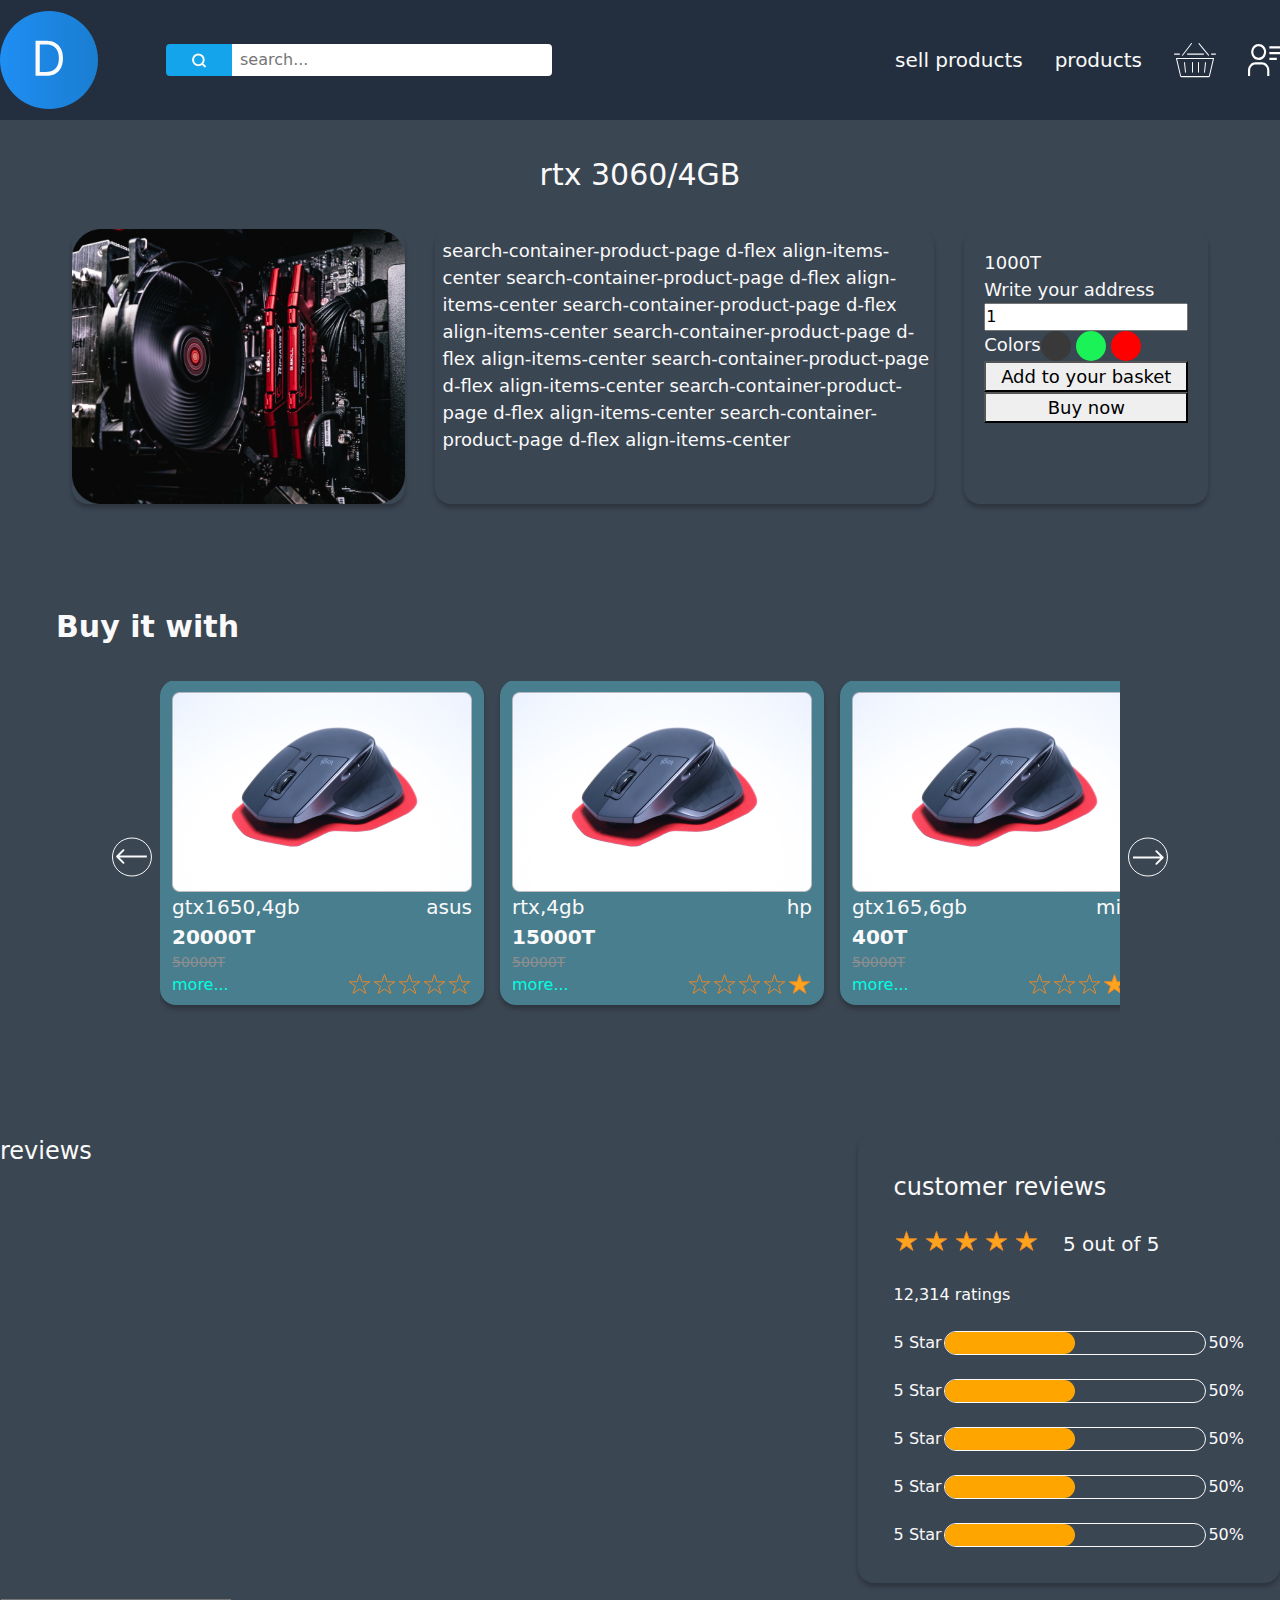
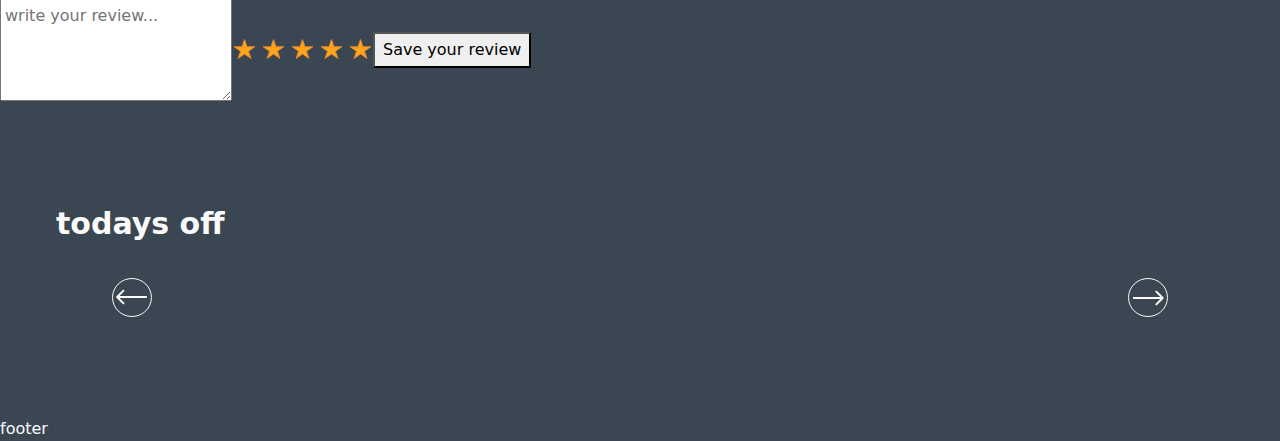
==== commit aafacb9e: "shopProjectV08" ====
--- a/html/more-detail-for-one-product.html
+++ b/html/more-detail-for-one-product.html
@@ -81,15 +81,13 @@
             <div class="related-title margin-top-100 fw-bold f-size-30 margin-left-56 pb-3 mb-3">
                 Buy it with
             </div>
-            <div id="related-section-container" class="related-section-container d-flex gap-3 position-relative align-items-center">
-
-                <div id="related-products-container" class="related-products-container d-flex gap-3 position-absolute">
-                </div>
-                <div class="arrows-container position-relative w-100 justify-content-between d-flex">
-                    <img id="prev-arrow" class="prev-arrow " src="../img/left arrow.svg" alt="previous arrow">
-                    <img id="next-arrow" class="next-arrow " src="../img/right arrow.svg" alt="previous arrow">
-
-                </div>
+            <div class="slider-product-container d-flex gap-2 justify-content-center">
+                <img id="prev-arrow" class="prev-arrow " src="../img/left arrow.svg" alt="previous arrow">
+                <div id="related-section-container" class="related-section-container d-flex gap-3 position-relative align-items-center w-75">
+                    <div id="related-products-container" class="related-products-container d-flex gap-3 position-absolute">
+                    </div>
+                </div>
+                <img id="next-arrow" class="next-arrow " src="../img/right arrow.svg" alt="previous arrow">
             </div>
             <div class="review-and-rate-of-products-container d-flex flex-row-reverse margin-top-100 justify-content-between">
                 <div class="total-rating-of-product-container d-flex flex-column gap-4 width-33-percentage padd-36 box-shadow-one">
@@ -202,15 +200,13 @@
             <div class="related-title margin-top-100 fw-bold f-size-30 margin-left-56 pb-3 mb-3">
                 todays off
             </div>
-            <div id="related-section-container" class="related-section-container d-flex gap-3 position-relative align-items-center">
-
-                <div id="related-products-container" class="related-products-container d-flex gap-3 position-absolute">
-                </div>
-                <div class="arrows-container position-relative w-100 justify-content-between d-flex">
-                    <img id="prev-arrow" class="prev-arrow " src="../img/left arrow.svg" alt="previous arrow">
-                    <img id="next-arrow" class="next-arrow " src="../img/right arrow.svg" alt="previous arrow">
-
-                </div>
+            <div class="slider-product-container d-flex gap-2 justify-content-center">
+                <img id="prev-arrow-todays-off" class="prev-arrow " src="../img/left arrow.svg" alt="previous arrow">
+                <div id="todays-off-section-container" class="todays-off-section-container d-flex gap-3 position-relative align-items-center w-75">
+                    <div id="todays-off-products-container" class="todays-off-products-container d-flex gap-3 position-absolute">
+                    </div>
+                </div>
+                <img id="next-arrow-todays-off" class="next-arrow " src="../img/right arrow.svg" alt="previous arrow">
             </div>
         </main>
         <footer class="main-footer margin-top-100">
--- a/css/sign-in.css
+++ b/css/sign-in.css
@@ -277,7 +277,7 @@
 more details page
 **************/
 .related-products-container{
-    transition: 1s all linear;
+    transition: .6s all linear;
     left: 0%;
 }
 .related-section-container{
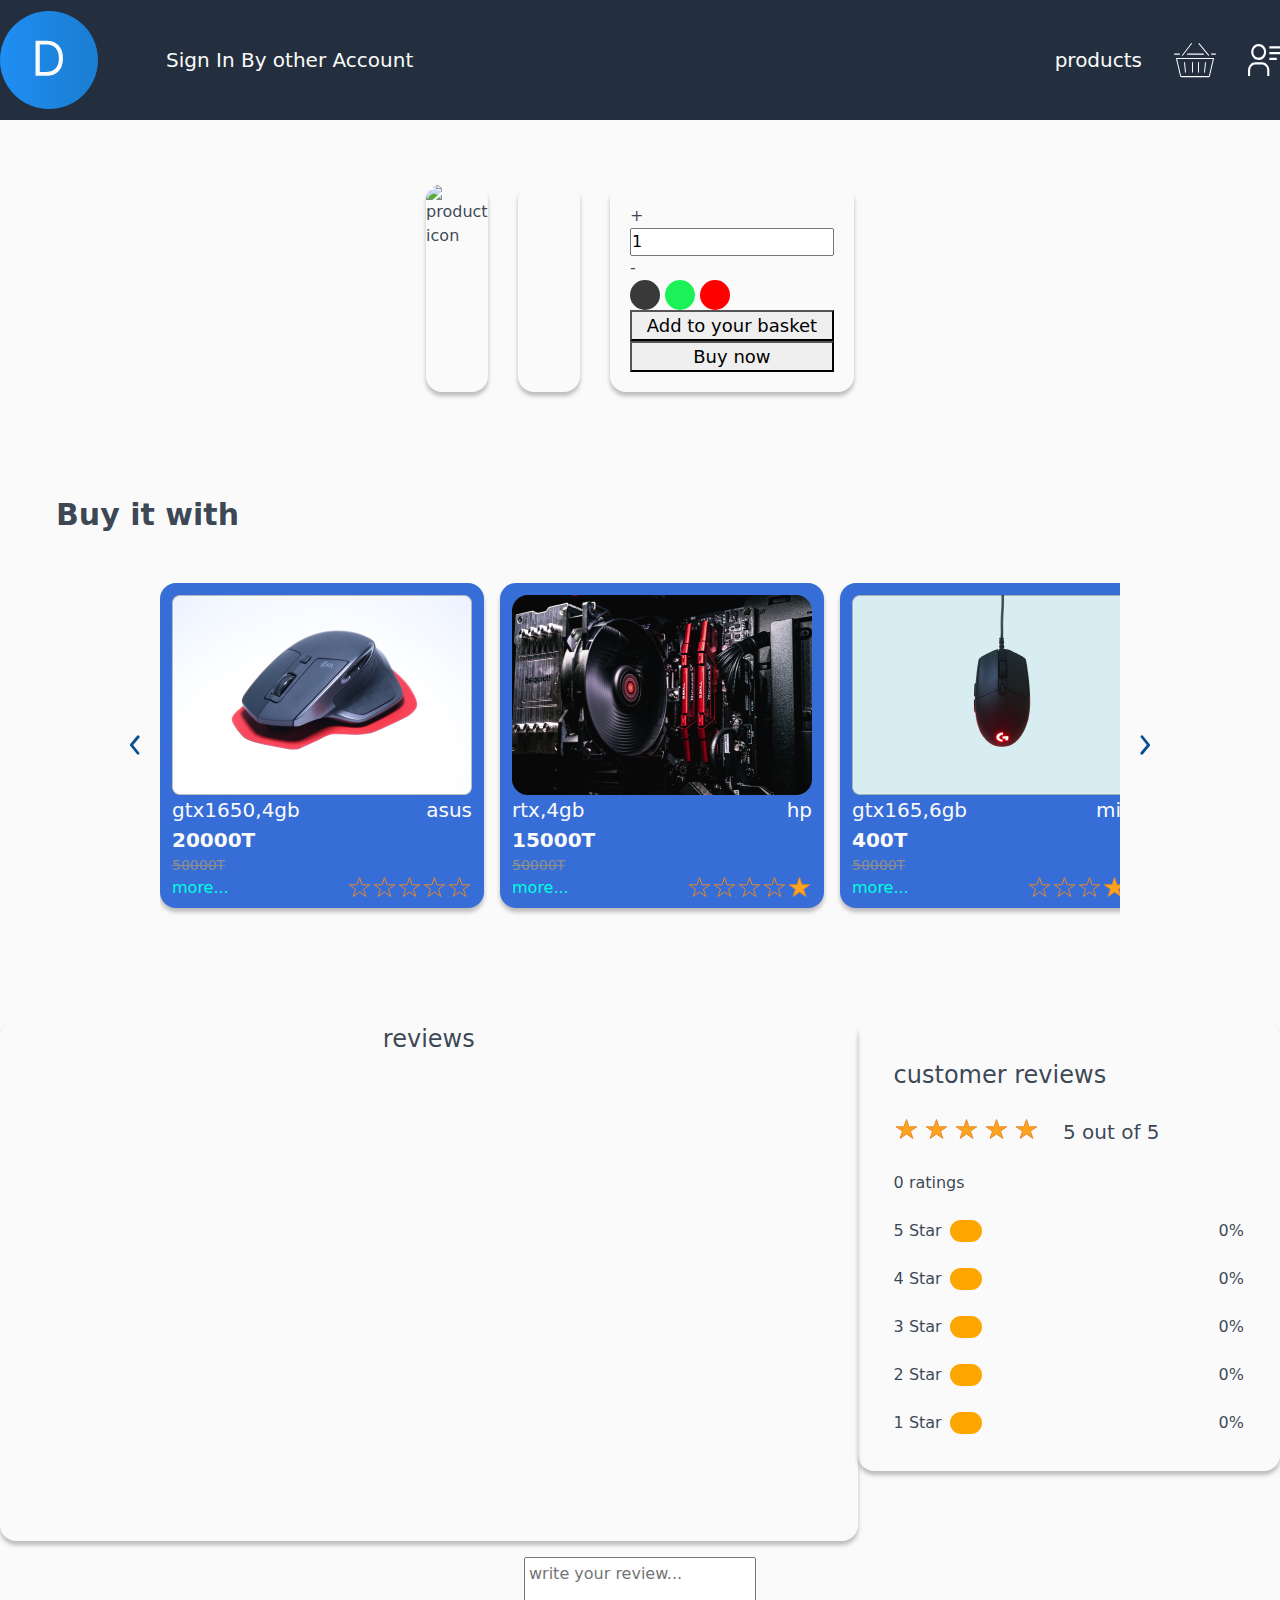
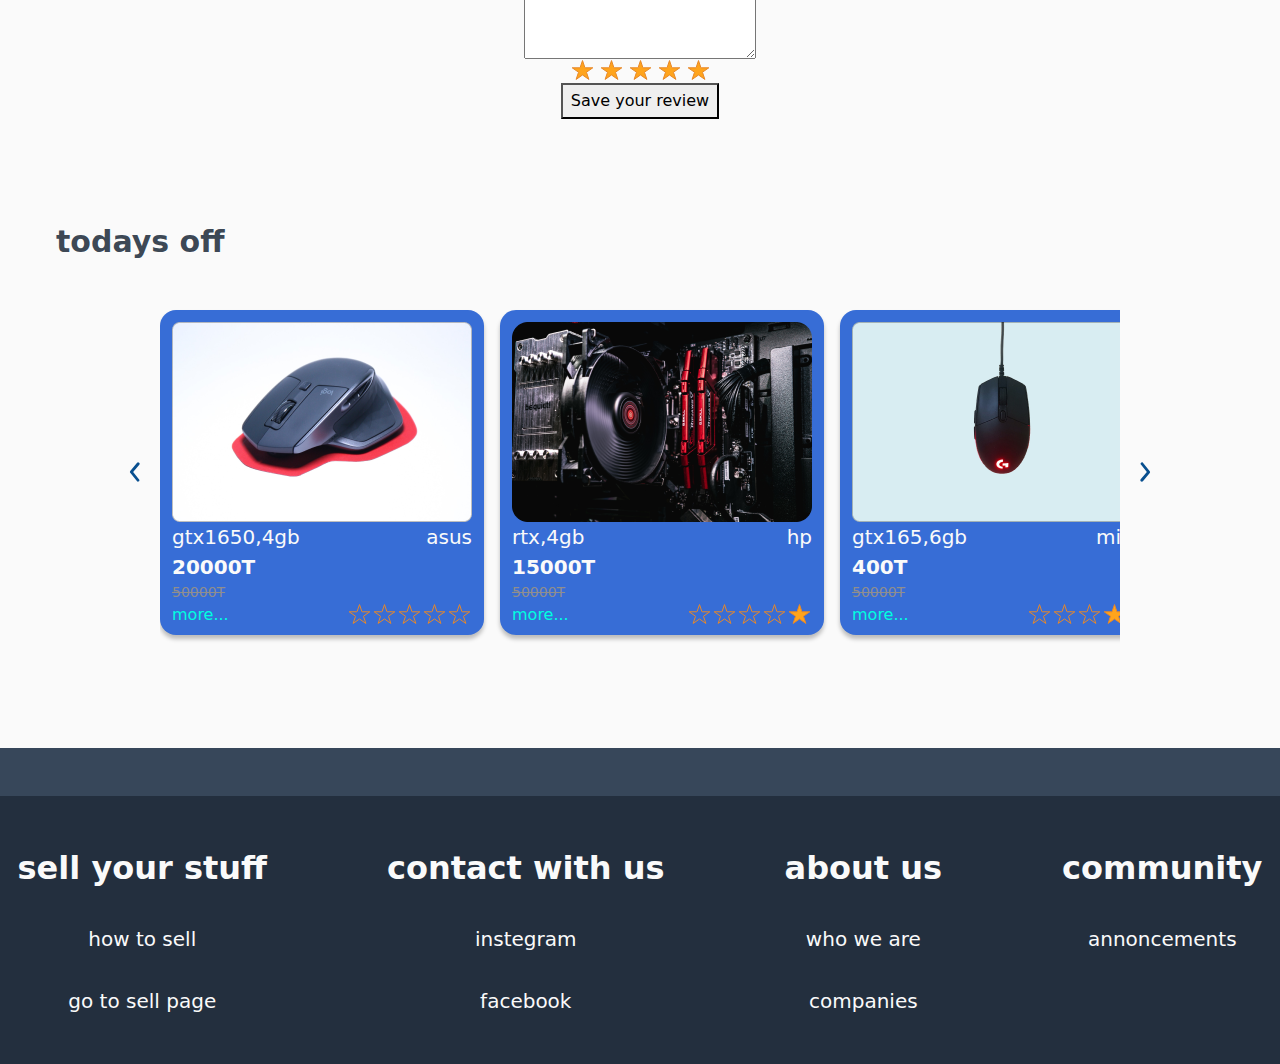
==== commit b451d5a4: "final edit" ====
--- a/html/more-detail-for-one-product.html
+++ b/html/more-detail-for-one-product.html
@@ -18,15 +18,12 @@
             <div class=" container d-flex justify-content-between">
                 <div class="logo-search-container d-flex align-items-center gap-68">
                     <img class="website-logo-main-header padding-top-bot-11" src="../img/logo-blue.svg" alt="website logo">
-                    <form class="search-container-product-page d-flex align-items-center">
-                        <img class="search-icon-product-page" src="../img/search-icon.svg" alt="search icon">
-                        <input class="search-input-product-page py-1 px-2" type="search" placeholder="search...">
-                    </form>
+                    <a href="./sign-in-page.html" class="f-size-20 fw-normal">Sign In By other Account</a>
                 </div>
                 <div class="profile-basket-products-container d-flex align-items-center gap-32">
-                    <div class="sell-products-main-header f-size-20 fw-norma">sell products</div>
-                    <div class="products-main-header f-size-20 fw-normal">products</div>
-                    <a href="../html/user-basket-page.html" class="user-basket-container">
+                    <div class="sell-products-main-header f-size-20 fw-normal">sell products</div>
+                    <a href="./home-page.html" class="products-main-header f-size-20 fw-normal">products</a>
+                    <a href="./user-basket-page.html" class="user-basket-container">
                         <img class="basket-icon-main-header" src="../img/basket.svg" alt="your basket">
                     </a>
                     <img class="profile-user-main-header" src="../img/profile-icon.svg" alt="your profile">
@@ -36,32 +33,32 @@
         <main class="container">
             <div id="main-product-container" class="main-product-container d-flex flex-column align-items-center">
                 <div class="name-of-product f-size-30 font-weight-500 my-3 py-3 ">
-                    rtx 3060/4GB
+                    
                 </div>
                 <div class="product-img-container d-flex gap-30 justify-content-center">
-                    <img class="width-26-percentage box-shadow-one" src="../img/one-product-icon.png" alt="product icon">
+                    <img class="width-26-percentage box-shadow-one" src="" alt="product icon">
                     <div class="details-for-product width-39-percentage f-size-18 fw-normal box-shadow-one pt-2 ps-2">
-                        search-container-product-page d-flex align-items-center
-                        search-container-product-page d-flex align-items-center
-                        search-container-product-page d-flex align-items-center
-                        search-container-product-page d-flex align-items-center
-                        search-container-product-page d-flex align-items-center
-                        search-container-product-page d-flex align-items-center
-                        search-container-product-page d-flex align-items-center
+
                     </div>
                     <div class="buy-product-container padd-20 box-shadow-one d-flex flex-column">
-                        <div class="price-of-product f-size-18 fw-normal">
-                            1000T
+                        <div class="price-of-product f-size-18 fw-normal ">
+                            
                         </div>
                         <div class="wirte-your-address f-size-18 fw-normal">
-                            Write your address
+                            
+                        </div>
+                        <div class="plus-btn ">
+                            +
                         </div>
                         <form>
                             <input type="number" value="1">
                         </form>
+                        <div class="mines-btn">
+                            -
+                        </div>
                         <div class="colors-cotainer d-flex">
                             <div class="colors-title f-size-18 fw-normal">
-                                Colors
+                                
                             </div>
                             <div class="selected-colors-container">
                                 <img class="black" src="../img/color-black.svg" alt="color black">
@@ -90,11 +87,11 @@
                 <img id="next-arrow" class="next-arrow " src="../img/right arrow.svg" alt="previous arrow">
             </div>
             <div class="review-and-rate-of-products-container d-flex flex-row-reverse margin-top-100 justify-content-between">
-                <div class="total-rating-of-product-container d-flex flex-column gap-4 width-33-percentage padd-36 box-shadow-one">
+                <div class="total-rating-of-product-container d-flex flex-column gap-4 width-33-percentage padd-36 box-shadow-one h-100">
                     <div class="total-rating-title font-weight-500 f-size-24">
                         customer reviews
                     </div>
-                    <div class="total-rating-stars-icon-and-text-container d-flex gap-4">
+                    <div class="total-rating-stars-icon-and-number-container d-flex gap-4">
                         <div class="total-rating-stars">
                             <img class="star-icon" src="../img/filled-star.svg" alt="star-review">
                             <img class="star-icon" src="../img/filled-star.svg" alt="star-review">
@@ -102,82 +99,82 @@
                             <img class="star-icon" src="../img/filled-star.svg" alt="star-review">
                             <img class="star-icon" src="../img/filled-star.svg" alt="star-review">
                         </div>
-                        <div class="total-rating-stars-in-text fw-normal f-size-20">
+                        <div id="total-rating-stars-in-number" class="total-rating-stars-in-number fw-normal f-size-20">
                             5 out of 5
                         </div>
                     </div>
-                    <div class="how-many-users-voted-text fw-normal f-size-16">
-                        12,314 ratings
+                    <div id="how-many-users-voted" class="how-many-users-voted-text fw-normal f-size-16">
+                        00 ratings
                     </div>
                     <div class="rating-progress-bar-container d-flex flex-column gap-4">
                         <div class="five-star-container d-flex align-items-center justify-content-between">
                             <div class="five-star-text fw-normal f-size-16">
-                                5 Star 
-                            </div>
-                            <div class="progress-bar-container">
-                                <div class="progress-bar">
-                                </div>
-                            </div>
-                            <div class="rating-of-stars-in-number fw-normal f-size-16">
-                                50%
-                            </div>
-    
-                        </div>
-                        <div class="five-star-container d-flex align-items-center justify-content-between">
-                            <div class="five-star-text fw-normal f-size-16">
-                                5 Star 
-                            </div>
-                            <div class="progress-bar-container">
-                                <div class="progress-bar">
-                                </div>
-                            </div>
-                            <div class="rating-of-stars-in-number fw-normal f-size-16">
-                                50%
-                            </div>
-    
-                        </div>
-                        <div class="five-star-container d-flex align-items-center justify-content-between">
-                            <div class="five-star-text fw-normal f-size-16">
-                                5 Star 
-                            </div>
-                            <div class="progress-bar-container">
-                                <div class="progress-bar">
-                                </div>
-                            </div>
-                            <div class="rating-of-stars-in-number fw-normal f-size-16">
-                                50%
-                            </div>
-    
-                        </div>
-                        <div class="five-star-container d-flex align-items-center justify-content-between">
-                            <div class="five-star-text fw-normal f-size-16">
-                                5 Star 
-                            </div>
-                            <div class="progress-bar-container">
-                                <div class="progress-bar">
-                                </div>
-                            </div>
-                            <div class="rating-of-stars-in-number fw-normal f-size-16">
-                                50%
-                            </div>
-    
-                        </div>
-                        <div class="five-star-container d-flex align-items-center justify-content-between">
-                            <div class="five-star-text fw-normal f-size-16">
-                                5 Star 
-                            </div>
-                            <div class="progress-bar-container">
-                                <div class="progress-bar">
-                                </div>
-                            </div>
-                            <div class="rating-of-stars-in-number fw-normal f-size-16">
-                                50%
-                            </div>
-    
-                        </div>
-                    </div>
-                </div>
-                <div class="review-of-users-container d-flex flex-column">
+                                5 Star  
+                            </div>
+                            <div class="progress-bar-container">
+                                <div id="progress-bar-five-stars" class="progress-bar">
+                                </div>
+                            </div>
+                            <div id="rating-of-stars-in-percentage-for-five-star" class="rating-of-stars-in-percentage-for-five-star fw-normal f-size-16">
+                                50%
+                            </div>
+    
+                        </div>
+                        <div class="four-star-container d-flex align-items-center justify-content-between">
+                            <div class="four-star-text fw-normal f-size-16">
+                                4 Star 
+                            </div>
+                            <div class="progress-bar-container">
+                                <div id="progress-bar-four-stars" class="progress-bar">
+                                </div>
+                            </div>
+                            <div id="rating-of-stars-in-percentage-for-four-star" class=" rating-of-stars-in-number fw-normal f-size-16">
+                                50%
+                            </div>
+    
+                        </div>
+                        <div class="three-star-container d-flex align-items-center justify-content-between">
+                            <div class="three-star-text fw-normal f-size-16">
+                                3 Star 
+                            </div>
+                            <div class="progress-bar-container">
+                                <div id="progress-bar-three-stars" class="progress-bar">
+                                </div>
+                            </div>
+                            <div id="rating-of-stars-in-percentage-for-three-star" class="rating-of-stars-in-number fw-normal f-size-16">
+                                50%
+                            </div>
+    
+                        </div>
+                        <div class="two-star-container d-flex align-items-center justify-content-between">
+                            <div class="two-star-text fw-normal f-size-16">
+                                2 Star 
+                            </div>
+                            <div class="progress-bar-container">
+                                <div id="progress-bar-two-stars" class="progress-bar">
+                                </div>
+                            </div>
+                            <div id="rating-of-stars-in-percentage-for-two-star" class="rating-of-stars-in-number fw-normal f-size-16">
+                                50%
+                            </div>
+    
+                        </div>
+                        <div class="one-star-container d-flex align-items-center justify-content-between">
+                            <div class="one-star-text fw-normal f-size-16">
+                                1 Star 
+                            </div>
+                            <div class="progress-bar-container">
+                                <div id="progress-bar-one-stars" class="progress-bar">
+                                </div>
+                            </div>
+                            <div id="rating-of-stars-in-percentage-for-one-star" class="rating-of-stars-in-number fw-normal f-size-16">
+                                50%
+                            </div>
+    
+                        </div>
+                    </div>
+                </div>
+                <div class="review-of-users-container d-flex flex-column flex-grow-1 box-shadow-one">
                     <div class="review-title align-self-center mb-1 font-weight-500 f-size-24">
                         reviews
                     </div>
@@ -186,7 +183,7 @@
                     </div>
                 </div>
             </div>
-            <div class="make-your-review-container d-flex align-items-center mt-3">
+            <div class="make-your-review-container d-flex align-items-center mt-3 flex-column">
                 <textarea id="type-your-review-input" class="p-5 pt-1 ps-1 type-your-review-input" row="10" placeholder="write your review..." ></textarea>
                 <div id="review-by-stars-container" class="review-by-stars-container d-flex gap-1">
                     <img id="first-star" class="star-icon" src="../img/filled-star.svg" alt="star-review">
@@ -202,15 +199,57 @@
             </div>
             <div class="slider-product-container d-flex gap-2 justify-content-center">
                 <img id="prev-arrow-todays-off" class="prev-arrow " src="../img/left arrow.svg" alt="previous arrow">
-                <div id="todays-off-section-container" class="todays-off-section-container d-flex gap-3 position-relative align-items-center w-75">
-                    <div id="todays-off-products-container" class="todays-off-products-container d-flex gap-3 position-absolute">
+                <div id="related-section-container" class="related-section-container d-flex gap-3 position-relative align-items-center w-75">
+                    <div id="todays-off-products-container" class="related-products-container d-flex gap-3 position-absolute">
                     </div>
                 </div>
                 <img id="next-arrow-todays-off" class="next-arrow " src="../img/right arrow.svg" alt="previous arrow">
             </div>
         </main>
-        <footer class="main-footer margin-top-100">
-            footer
+        <footer class="main-footer margin-top-100 pt-5 background-37475A">
+            <div class="second-container-of-main-footer background-232F3E white-color-fafafa d-flex gap-120 justify-content-center py-5">
+                <ul class="sell-your-stuff-container  d-flex flex-column align-items-center gap-32">
+                    <li class="title-of-sell-your-stuff f-size-32 fw-bold ">
+                        sell your stuff
+                    </li>
+                    <li class="how-to-sell fw-normal f-size-20">
+                        how to sell
+                    </li>
+                    <li class="go-to-sell-page fw-normal f-size-20">
+                        go to sell page
+                    </li>
+                </ul>
+                <ul class="contact-with-us-container d-flex flex-column align-items-center gap-32">
+                    <li class="contact-with-us f-size-32 fw-bold">
+                        contact with us
+                    </li>
+                    <li class="instegram-page fw-normal f-size-20">
+                        instegram
+                    </li>
+                    <li class="facebook-page fw-normal f-size-20">
+                        facebook
+                    </li>
+                </ul>
+                <ul class="about-us-container d-flex flex-column align-items-center gap-32">
+                    <li class="about-us f-size-32 fw-bold">
+                        about us
+                    </li>
+                    <li class="who-we-are fw-normal f-size-20">
+                        who we are
+                    </li>
+                    <li class="companies-page fw-normal f-size-20">
+                        companies
+                    </li>
+                </ul>
+                <ul class="community-section-container d-flex flex-column align-items-center gap-32">
+                    <li class="community-title f-size-32 fw-bold">
+                        community
+                    </li>
+                    <li class="annoncements-page fw-normal f-size-20">
+                        annoncements
+                    </li>
+                </ul>
+            </div>
         </footer>
         <script type="module" src="../js/more-details.js"></script>
     </body>
--- a/css/sign-in.css
+++ b/css/sign-in.css
@@ -18,8 +18,8 @@
     margin: 0;
 }
 body{
-    background: rgba(35, 47, 62, 0.89);
-    color: #fafafa;
+    background: #fafafa;
+    color: rgba(35, 47, 62, 0.89);
 }
 .container{
     max-width: 1360px;
@@ -29,12 +29,24 @@
 /************************************
 Utils
 *************************************/
+.background-37475A{
+    background-color: #37475A;
+}
+.background-232F3E{
+    background-color: #232F3E;
+}
+.background-fafafa{
+    background-color: #fafafa;
+}
 .position-relative{
     position: relative;
 }
 .position-absolute{
     position: absolute;
 }
+.red-color{
+    color: red;
+}
 .gray-color-8F8E8E{
     color: #8F8E8E;
 }
@@ -53,6 +65,9 @@
 .padd-20{
     padding: 1.25rem;
 }
+.padd-bot-20{
+    padding-bottom: 1.25rem;
+}
 .white-color-fafafa{
     color: #fafafa;
 }
@@ -68,6 +83,9 @@
 .border-1-FAFAFA{
     border: 0.0625rem #fafafa solid;
 }
+.border-1-333333{
+    border: 0.0625rem #333333 solid;
+}
 .background-none{
     background: none;
 }
@@ -77,8 +95,14 @@
 .gap-68{
     gap: 4.25rem;
 }
+.gap-120{
+    gap:7.5rem;
+}
 .gap-32{
     gap: 2rem;
+}
+.gap-54{
+    gap: 3.375rem;
 }
 .gap-19{
     gap: 1.1875rem;
@@ -129,6 +153,18 @@
 }
 .width-33-percentage{
     width: 33%;
+}
+.vertical-align-mid{
+    vertical-align: middle;
+}
+.border-orange{
+    border: orange 1px solid;
+}
+.with-60-px{
+    width: 3.75rem;
+}
+.width-18-percentage{
+    width: 18%;
 }
 /**********
 typeographi
@@ -184,6 +220,15 @@
 /********************************
 components
 ********************************/
+
+.first-button-blue{
+    background: linear-gradient(270deg, #1B3FC0 -3.68%, #3595C5 100%);
+    box-shadow: 0px 3px 6px rgba(0, 0, 0, 0.2);
+    border-radius: 8px;
+    border: none;
+    color: #fafafa;
+    padding: 5px 10px;
+}
 .create-your-account-btn{
     padding-left: 10.40625rem;
     padding-right: 10.40625rem;
@@ -193,16 +238,19 @@
     border-radius: 2.21875rem;
 }
 .search-input-product-page{
+    background: #3333;
+    width: 0%;
+    padding: 0;
+    transition:  1s linear;
     border: none;
     outline: none;
     border-top-right-radius: 0.25rem;
     border-bottom-right-radius: 0.25rem;
-    width: 20rem;
 }
 .product-card-container-products-page{
     padding: 0.75rem 0.75rem 0.5rem 0.75rem;
     border-radius: 1rem;
-    background-color: #497E8F;
+    background-color: #376DD6;
 
 }
 /***************************
@@ -211,7 +259,7 @@
 .google-play-method{
     padding: 0.9375rem 10.8125rem 0.9375rem 1.5rem;
     background: #FAFAFA;
-    border: 0.0625rem solid #232323;
+
     border-radius: 2.21875rem;
     color: #474545;
     gap: 5.125rem;
@@ -221,19 +269,20 @@
     border-top-left-radius: 0.25rem;
     border-bottom-left-radius: 0.25rem;
     background-color: #13A4EC;
-}
-/*.or-text::before{
+    transition:  1s;
+}
+.or-text::before{
     display: flex;
     content: '';
     border: 0.0625rem solid #232323;
-    rotate: 90deg;
+    height: 12.25rem;
 }
 .or-text::after{
     display: flex;
     content: '';
     border: 0.0625rem solid #232323;
-    rotate: 90deg;
-}*/
+    height: 12.25rem;
+}
 /**************************
 main header
 ****************************/
@@ -246,9 +295,9 @@
 /**************
 product page
 ***************/
-.body-products{
+/* .body-products{
     background-color: rgba(35, 47, 62, 89%);
-}
+} */
 
 /******
 hero-section-home-page
@@ -262,6 +311,10 @@
 /***********
 progress bar for review
 ********************/
+.comments-of-users-container{
+    height: 30rem;
+    overflow-y: scroll;
+}
 .progress-bar-container{
     border-radius: 1rem;
     border: 0.0625rem solid #fafafa;
@@ -271,11 +324,27 @@
     border-radius: 1rem;
     background-color: orange;
     padding: 0.5rem 1rem 0.875rem 1rem;
-    width: 50%;
+    transition: 1s all;
+    width: 0%;
 }
 /**************
 more details page
 **************/
+.input-for-determine-number-of-products{
+    text-align: center;
+    border: none;
+    outline: none;
+    border-top: 0.0625rem #333333 solid;;
+    border-bottom: 0.0625rem #333333 solid;;
+}
+.input-for-determine-number-of-products::-webkit-outer-spin-button,
+.input-for-determine-number-of-products::-webkit-inner-spin-button {
+  -webkit-appearance: none;
+  margin: 0;
+}
+.mines-btn{
+    width: 9.4%;
+}
 .related-products-container{
     transition: .6s all linear;
     left: 0%;
@@ -289,4 +358,32 @@
 }
 .arrows-container{
     height: 2.5rem;
-}+}
+/*******************
+slideShow
+*******************/
+.main-hero-section-text-products-page{
+    background-image: url(../img/hero-section-img.png);
+    transition: all 1s;
+    border-radius: .5rem;
+    margin-top: 1rem;
+}
+.text-of-hero-section{
+    padding: 9rem 24.5rem 9rem 24.5rem;
+    background-color: rgba(0,0,0,0.5);
+    border-radius: .5rem;
+}
+/****************
+home page
+****************/
+.text-offer-of-product{
+    background-image: url(../img/vertical-icon-product.png);
+    padding: 0.5rem 4.5rem 10.2rem 0.5rem;
+
+}
+.remaning-time-for-off{
+    background-color: #084F8F;
+    color: #FAFAFA;
+    padding: 1.875rem 1.875rem 7rem 1.875rem;
+    border-radius: .5rem;
+}
